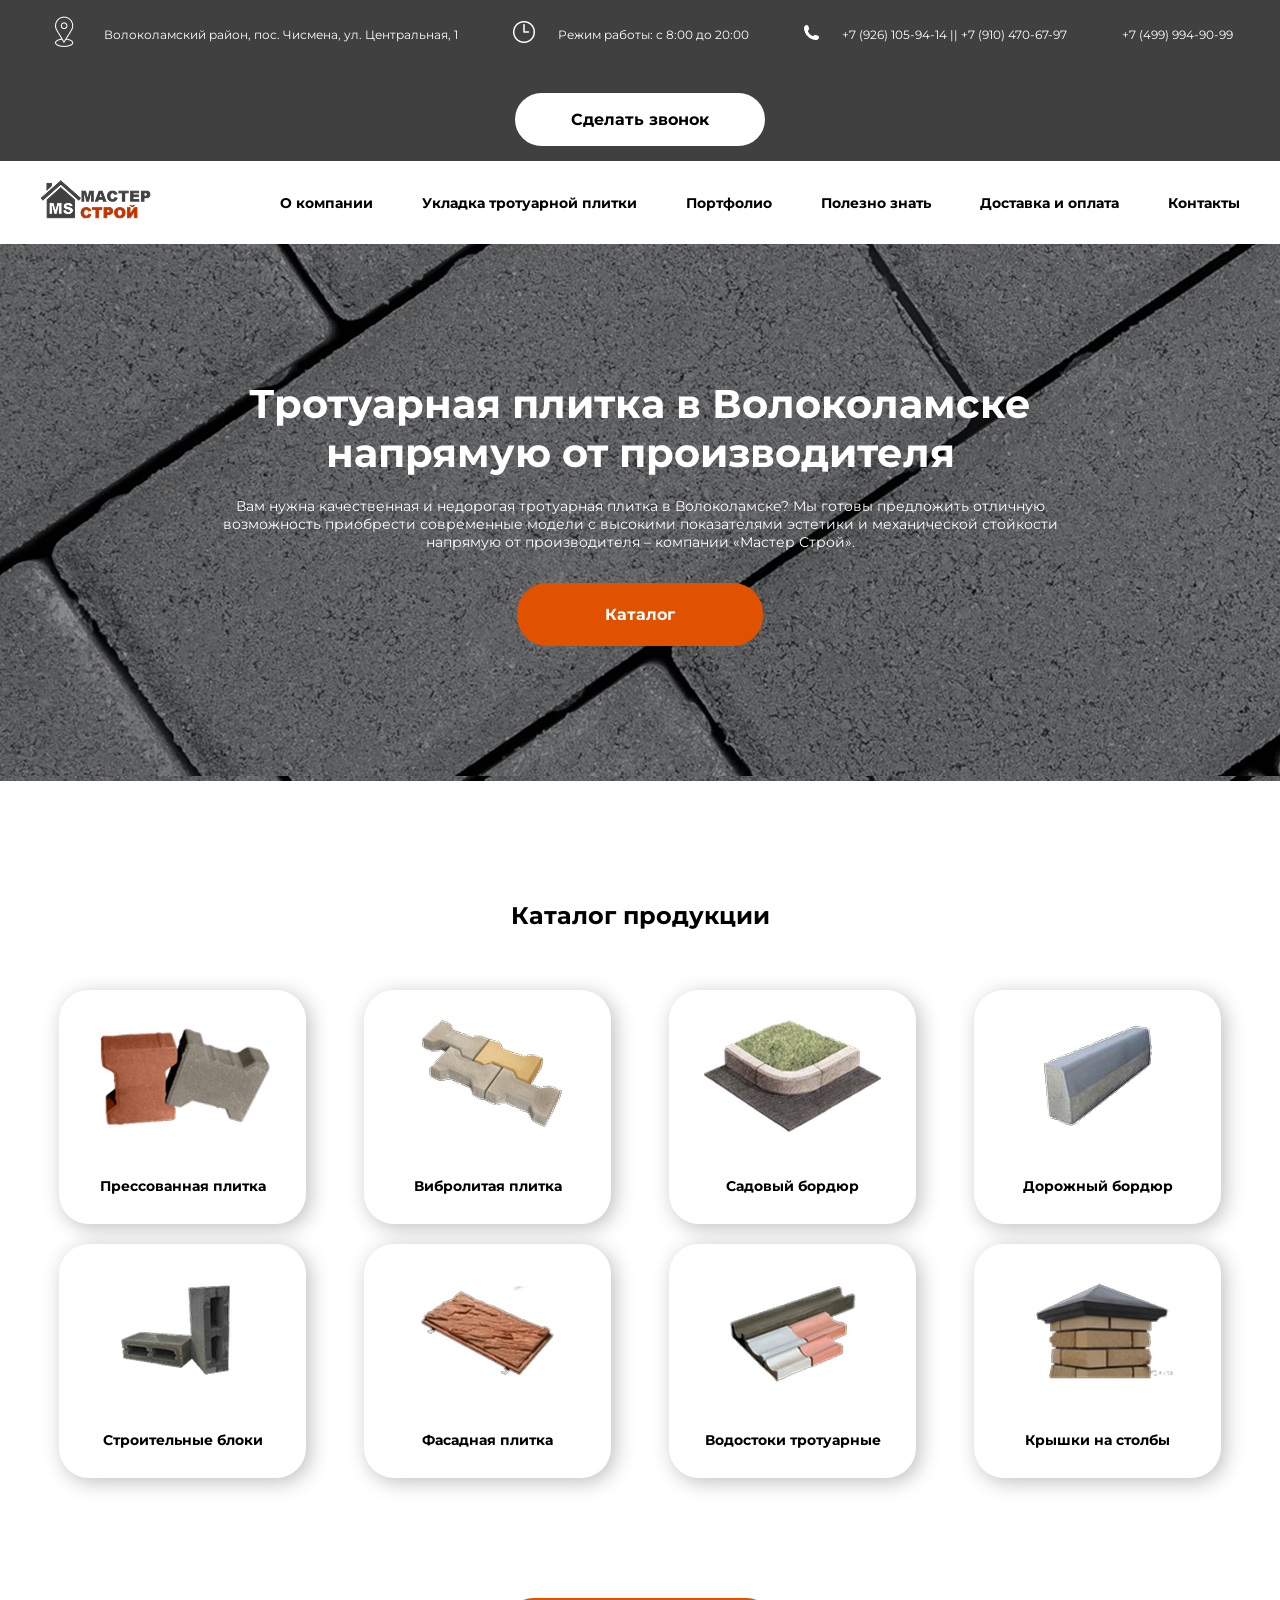
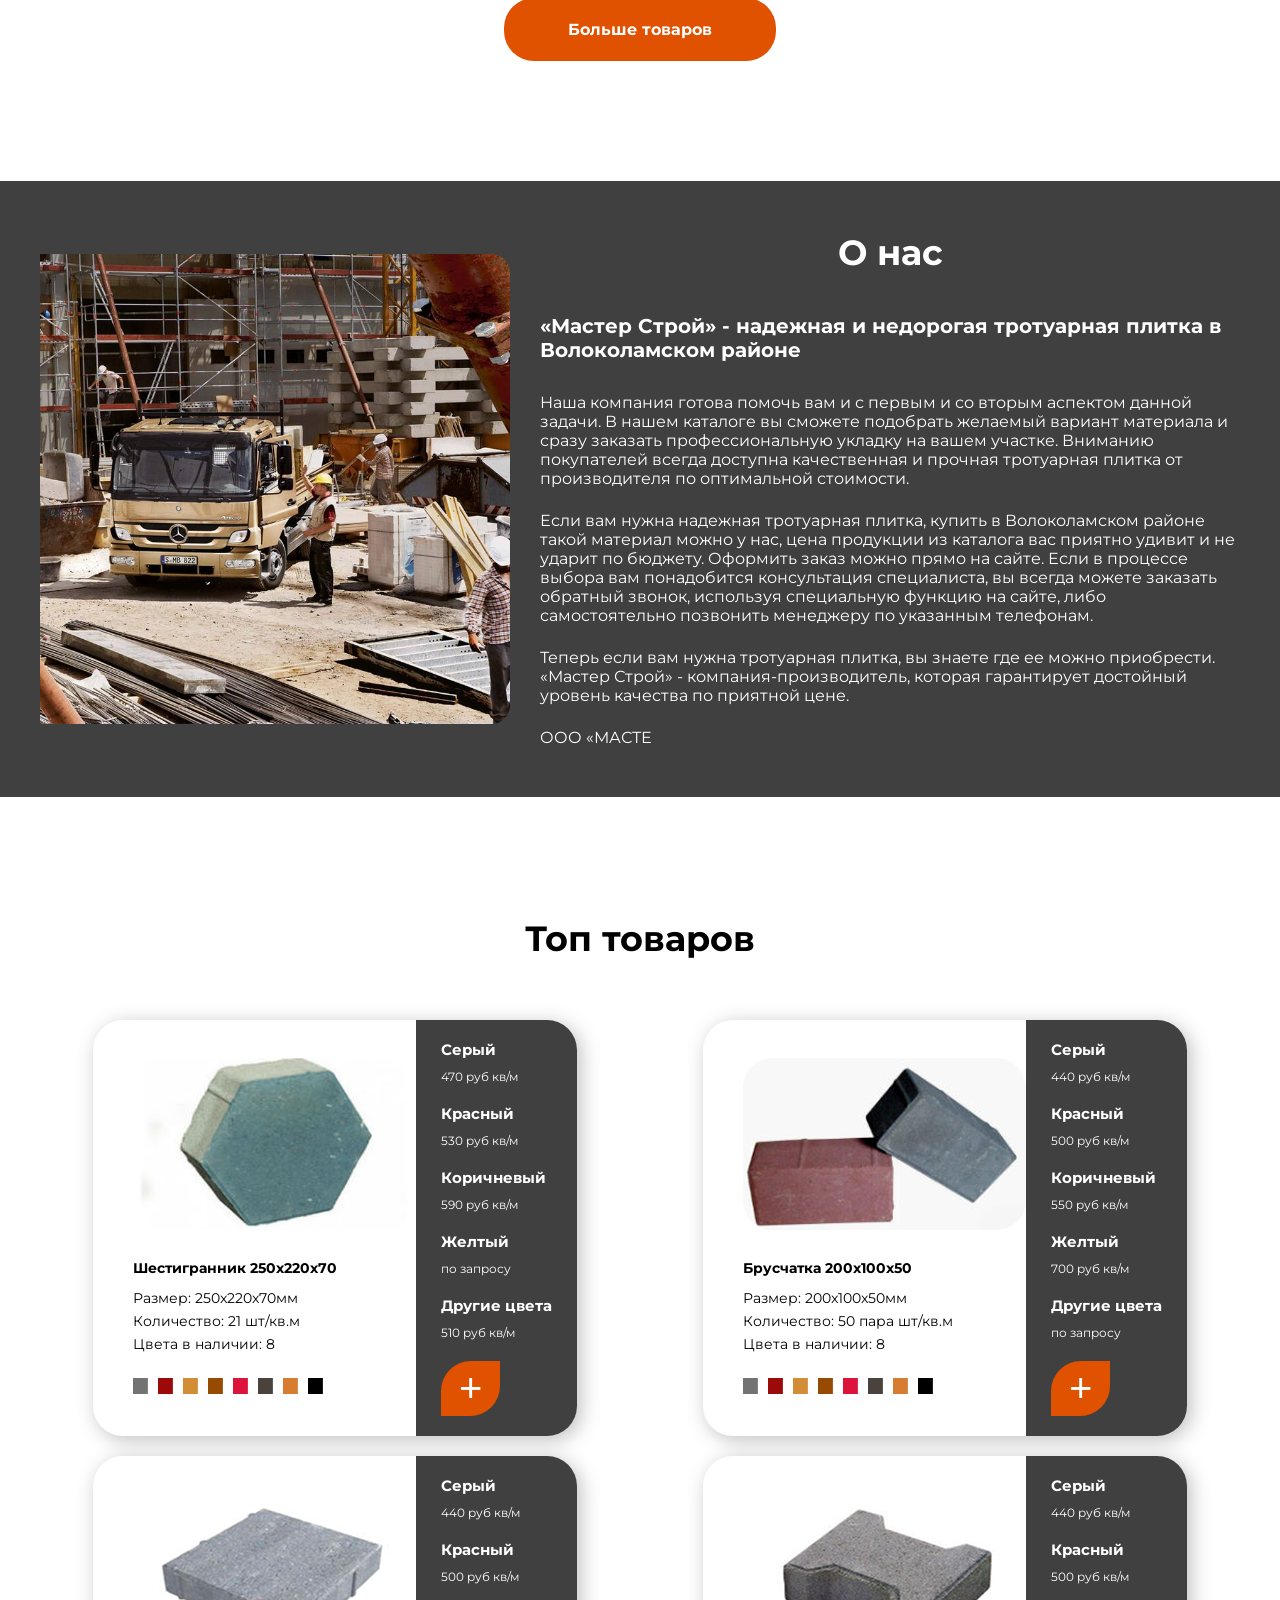
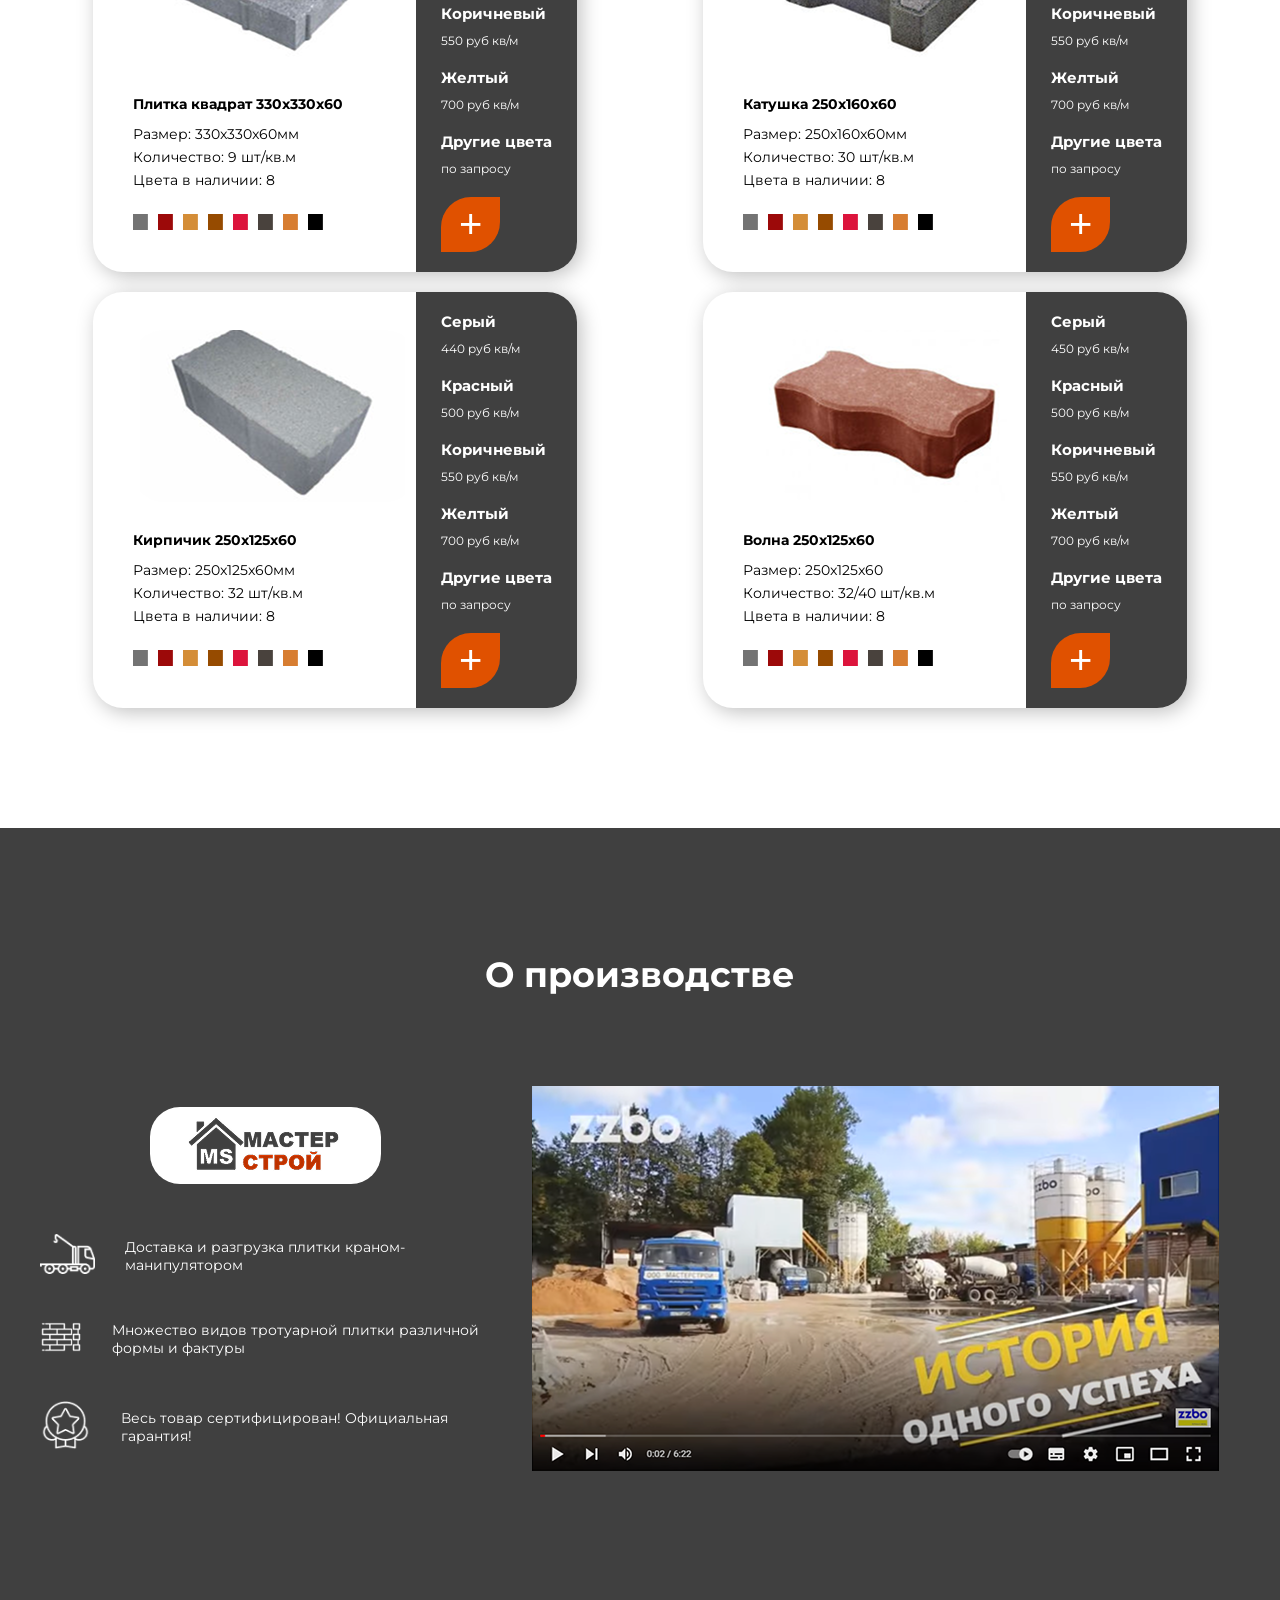
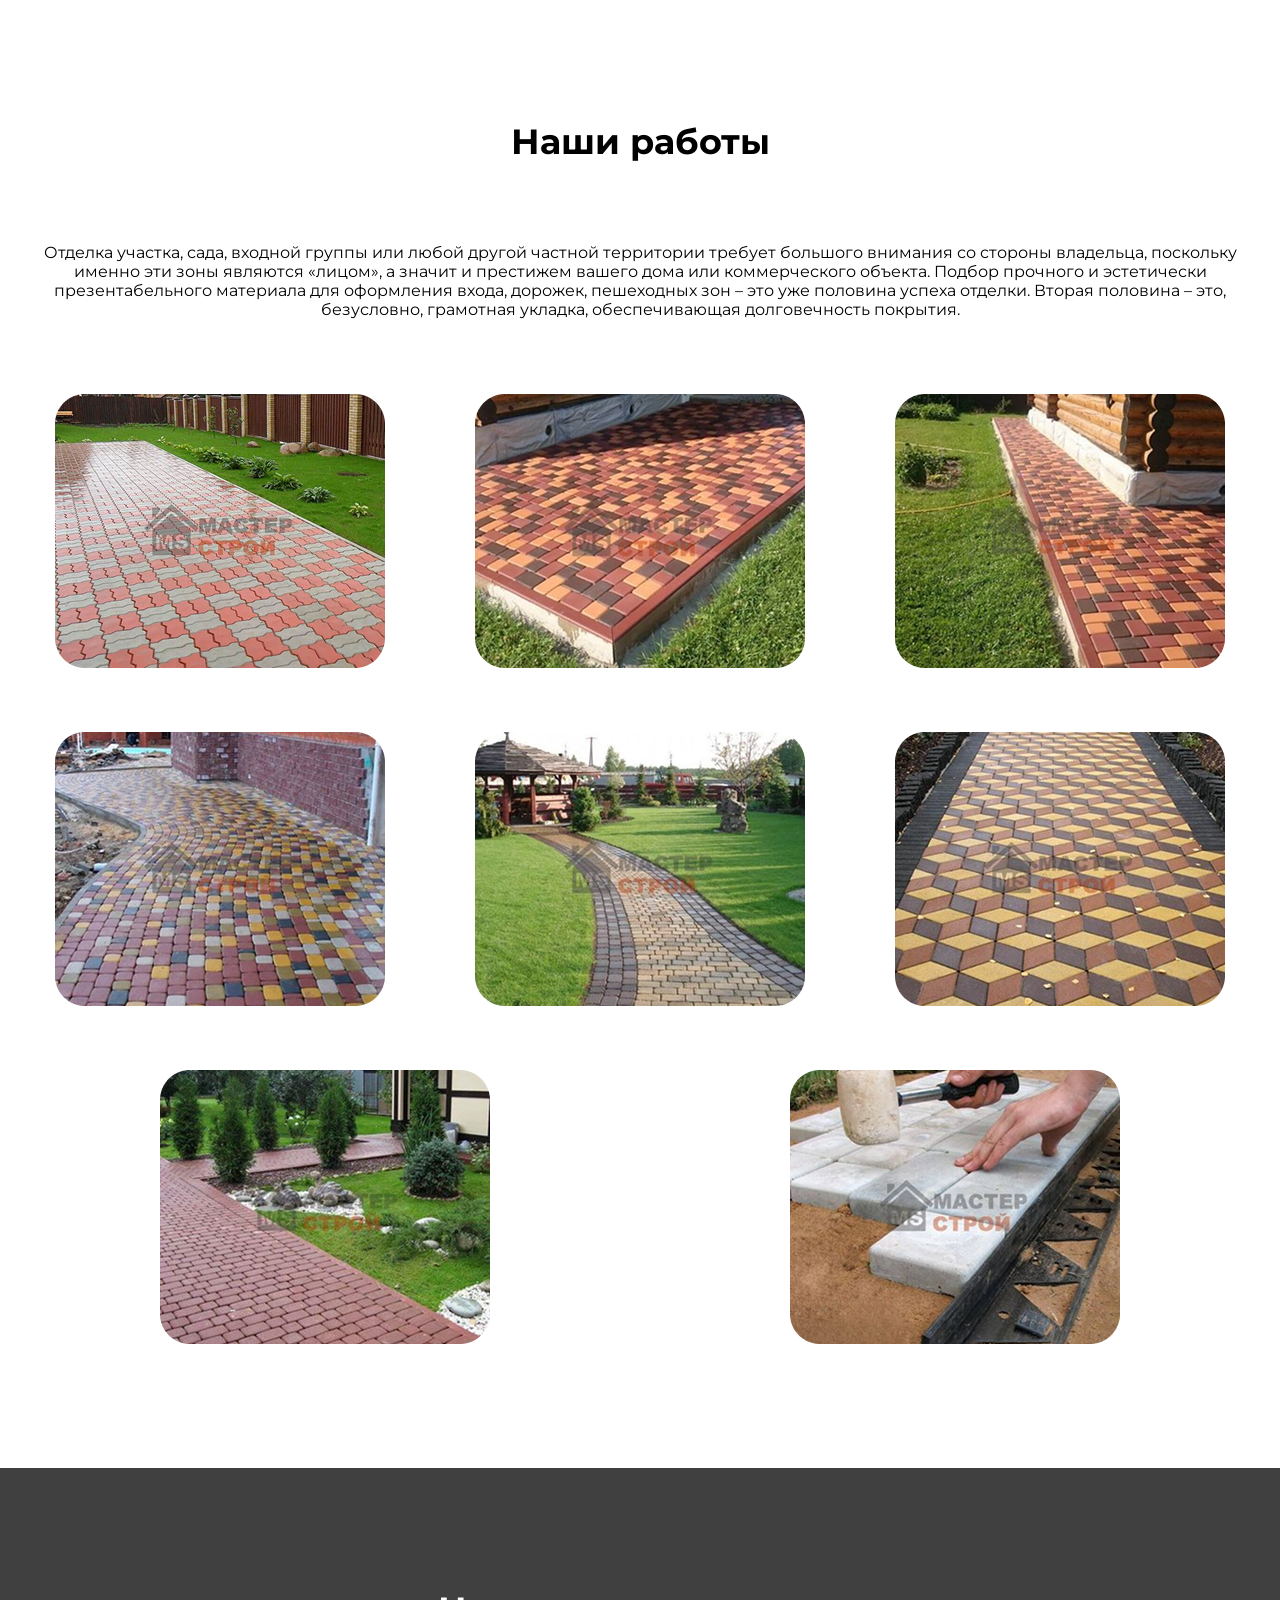
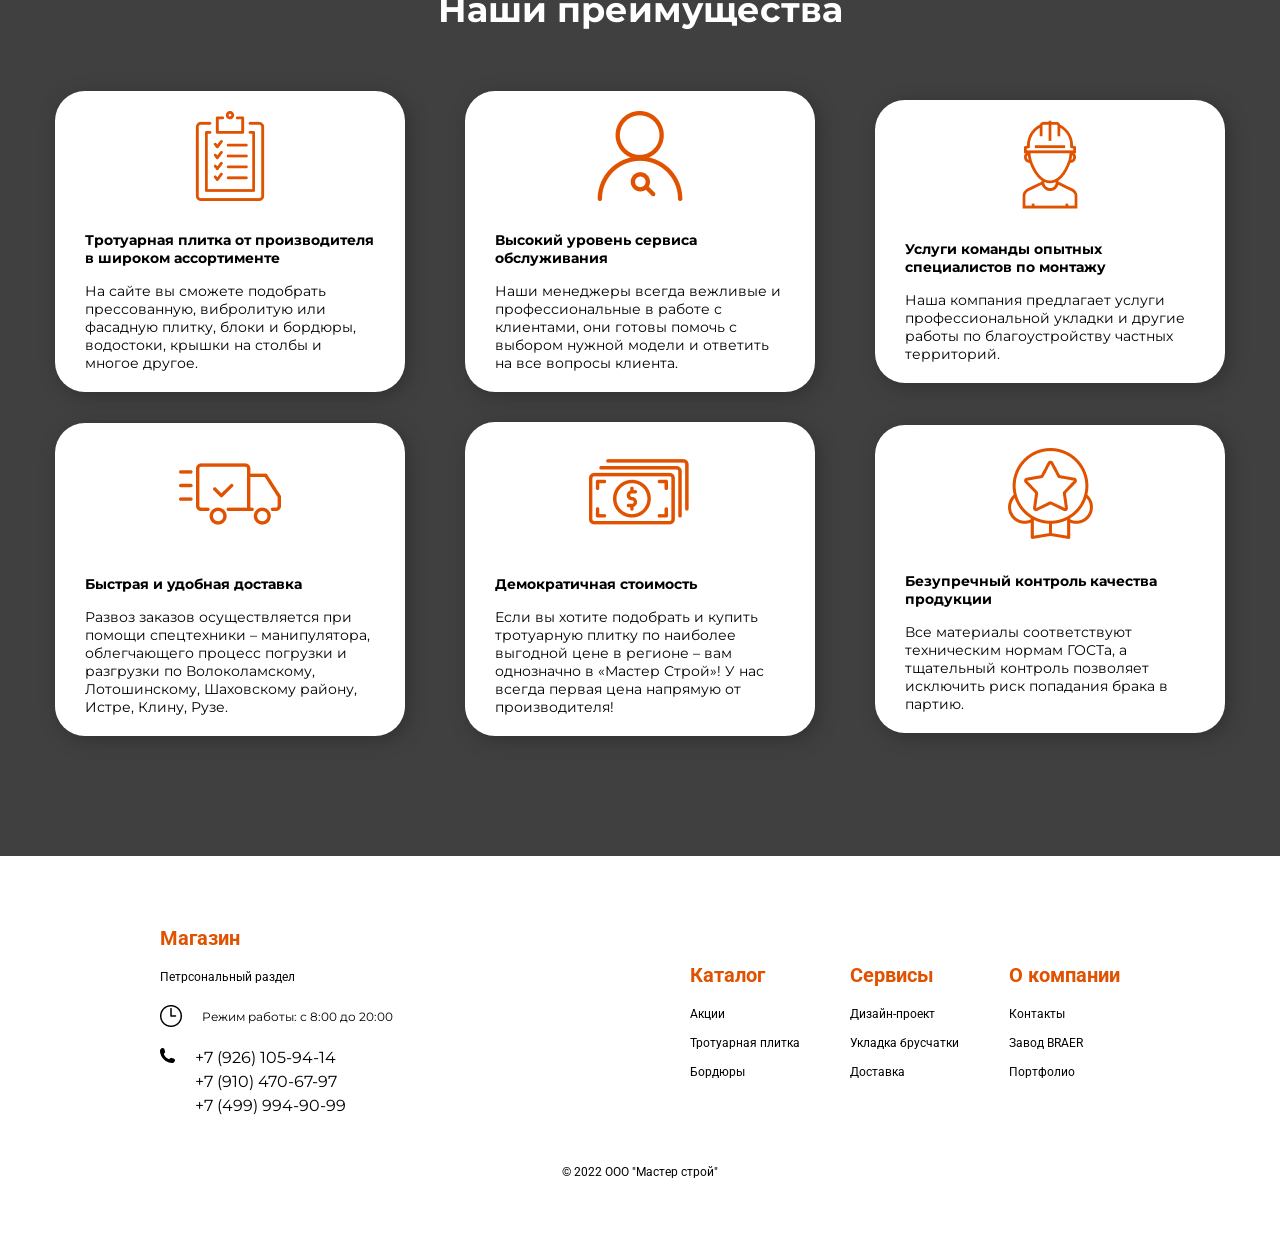
==== index.html @ 55f29bce "first stage" ====
<!DOCTYPE html>
<html lang="ru">
<head>
    <meta charset="UTF-8">
    <meta name="viewport" content="width=device-width, initial-scale=1.0">
    <link href='https://unpkg.com/boxicons@2.1.4/css/boxicons.min.css' rel='stylesheet'>
    <link rel="stylesheet" href="./css/variables.css">
    <link rel="stylesheet" href="./css/style.css">
    <link rel="stylesheet" href="./css/media.css">
    <title>Мастер строй</title>
</head>
<body>
    <header>
        <div class="header__navbar">
            <div class="container">
                <nav class="navbar__adaptiv">
                    <div class="nav__item-1">
                        <div class="nav__item-1-left">
                            <img src="./img/3586361-location-map-navigation-pointer_107948 1 (1).png" alt="Map Logo">
                        </div>
                        <div class="nav__item-1-right">
                            <p>Волоколамский район, пос. Чисмена, ул. Центральная, 1</p>
                        </div>
                    </div>
                    <div class="nav__item-1">
                        <div class="nav__item-1-left">
                            <img src="./img/clock_icon-icons.com_64800 1.png" alt="Clock">
                        </div>
                        <div class="nav__item-1-right">
                            <p>Режим работы: с 8:00 до 20:00</p>
                        </div>  
                    </div>
                    <div class="nav__item-1">
                        <div class="nav__item-1-left">
                            <img src="./img/phone-call-auricular-symbol-in-black_icon-icons.com_56483 1.png" alt="Phone calling">
                        </div>
                        <div class="nav__item-1-right">
                            <p>+7 (926) 105-94-14 || +7 (910) 470-67-97</p>
                        </div>
                    </div>
                    <div class="nav__item-2">
                        <p>+7 (499) 994-90-99</p>
                    </div>
                    <div class="nav__item-3">
                        <button>Сделать звонок</button>
                    </div>
                </nav>
            </div>
        </div>
        <div class="header__navbar-down">
            <div class="container">
                <div class="nav__under">
                    <div class="nav__under-left">
                        <img src="./img/Rectangle 2.png" alt="">
                    </div>
                    <button class="open" id="open"><i class="bx bx-menu" id="heelo"></i></button>
                    <div class="nav__under-right">
                        <a href="#" class="nav__under-right-p">О компании</a>
                        <a href="#" class="nav__under-right-p">Укладка тротуарной плитки</a>
                        <a href="#" class="nav__under-right-p">Портфолио</a>
                        <a href="#" class="nav__under-right-p">Полезно знать</a>
                        <a href="#" class="nav__under-right-p">Доставка и оплата</a>
                        <a href="#" class="nav__under-right-p">Контакты</a>
                        <button class="close" id="close"><i class="bx bx-x" id="helo"></i></button>
                    </div>
                </div>
            </div>
        </div>
        <div class="header__content">
            <div class="container">
                <div class="header_content-hero">
                    <div class="header_content-hero-main">
                        <h2>Тротуарная плитка в Волоколамске напрямую от производителя</h2>
                        <p>Вам нужна качественная и недорогая тротуарная плитка в Волоколамске? Мы готовы предложить отличную возможность приобрести современные модели с высокими показателями эстетики и механической стойкости напрямую от производителя – компании «Мастер Строй».</p>
                    </div>
                    <div class="header_content-hero-footer">
                        <button>Каталог</button>
                    </div>
                </div>
            </div>
        </div>
    </header>
    <main>
        <div class="catalog">
            <div class="container">
                <div class="catalog__hero">
                    <div class="catalog__head">
                        <h2>Каталог продукции</h2>
                    </div>
                    <div class="catalog_main">
                        <div class="catalog_main-card">
                            <img src="./img/Rectangle 20.png" alt="blocks">
                            <h2>Прессованная плитка</h2>                            
                        </div>
                        <div class="catalog_main-card">
                            <img src="./img/Rectangle 21.png" alt="blocks">
                            <h2>Вибролитая плитка</h2>                            
                        </div>
                         <div class="catalog_main-card">
                            <img src="./img/Rectangle 22.png" alt="blocks">
                            <h2>Садовый бордюр</h2>                            
                        </div>
                         <div class="catalog_main-card">
                            <img src="./img/Rectangle 23.png" alt="blocks">
                            <h2>Дорожный бордюр</h2>                            
                        </div>
                         <div class="catalog_main-card">
                            <img src="./img/Rectangle 28.png" alt="blocks">
                            <h2>Строительные блоки</h2>                            
                        </div>
                         <div class="catalog_main-card">
                            <img src="./img/Rectangle 29.png" alt="blocks">
                            <h2>Фасадная плитка</h2>                            
                        </div>
                         <div class="catalog_main-card">
                            <img src="./img/Rectangle 30.png" alt="blocks">
                            <h2>Водостоки тротуарные</h2>                            
                        </div>
                         <div class="catalog_main-card">
                            <img src="./img/Rectangle 31.png" alt="blocks">
                            <h2>Крышки на столбы</h2>                            
                        </div>
                    </div>
                    <div class="catalog__main-more">
                        <div class="catalog__main-more-card">
                            <div class="catalog__main-more-card-head">
                                <img src="./img/1.jpg" alt="Кирпич облицовочный">
                            </div>
                            <div class="catalog__main-more-card-main">
                                <p>Кирпич облицовочный</p>
                            </div>
                        </div>
                        <div class="catalog__main-more-card">
                            <div class="catalog__main-more-card-head">
                                <img src="./img/2.webp" alt="Кирпич силикатный">
                            </div>
                            <div class="catalog__main-more-card-main">
                                <p>Кирпич силикатный</p>
                            </div>
                        </div>
                        <div class="catalog__main-more-card">
                            <div class="catalog__main-more-card-head">
                                <img src="./img/3.webp" alt="Цемент М400">
                            </div>
                            <div class="catalog__main-more-card-main">
                                <p>Цемент М400</p>
                            </div>
                        </div>
                        <div class="catalog__main-more-card">
                            <div class="catalog__main-more-card-head">
                                <img src="./img/4.jpg" alt="Цемент М500">
                            </div>
                            <div class="catalog__main-more-card-main">
                                <p>Цемент М500</p>
                            </div>
                        </div>
                        <div class="catalog__main-more-card">
                            <div class="catalog__main-more-card-head">
                                <img src="./img/5.jpg" alt="Песок строительный">
                            </div>
                            <div class="catalog__main-more-card-main">
                                <p>Песок строительный</p>
                            </div>
                        </div>
                        <div class="catalog__main-more-card">
                            <div class="catalog__main-more-card-head">
                                <img src="./img/6.webp" alt="Щебень гранитный">
                            </div>
                            <div class="catalog__main-more-card-main">
                                <p>Щебень гранитный</p>
                            </div>
                        </div>
                        <div class="catalog__main-more-card">
                            <div class="catalog__main-more-card-head">
                                <img src="./img/7.jpg" alt="Гипс строительный">
                            </div>
                            <div class="catalog__main-more-card-main">
                                <p>Гипс строительный</p>
                            </div>
                        </div>
                        <div class="catalog__main-more-card">
                            <div class="catalog__main-more-card-head">
                                <img src="./img/8.webp" alt="Шпаклёвка финишная">
                            </div>
                            <div class="catalog__main-more-card-main">
                                <p>Шпаклёвка финишная</p>
                            </div>
                        </div>
                        <div class="catalog__main-more-card">
                            <div class="catalog__main-more-card-head">
                                <img src="./img/9.jpg" alt="Штукатурка декоративная">
                            </div>
                            <div class="catalog__main-more-card-main">
                                <p>Штукатурка декоративная</p>
                            </div>
                        </div>
                        <div class="catalog__main-more-card">
                            <div class="catalog__main-more-card-head">
                                <img src="./img/10.png" alt="Клей для плитки">
                            </div>
                            <div class="catalog__main-more-card-main">
                                <p>Клей для плитки</p>
                            </div>
                        </div>
                        <div class="catalog__main-more-card">
                            <div class="catalog__main-more-card-head">
                                <img src="./img/11.jpg" alt="Клей монтажный">
                            </div>
                            <div class="catalog__main-more-card-main">
                                <p>Клей монтажный</p>
                            </div>
                        </div>
                        <div class="catalog__main-more-card">
                            <div class="catalog__main-more-card-head">
                                <img src="./img/12.jpg" alt="Грунтовка глубокого проникновения">
                            </div>
                            <div class="catalog__main-more-card-main">
                                <p>Грунтовка глубокого проникновения</p>
                            </div>
                        </div>
                        <div class="catalog__main-more-card">
                            <div class="catalog__main-more-card-head">
                                <img src="./img/13.jpg" alt="Краска фасадная">
                            </div>
                            <div class="catalog__main-more-card-main">
                                <p>Краска фасадная</p>
                            </div>
                        </div>
                        <div class="catalog__main-more-card">
                            <div class="catalog__main-more-card-head">
                                <img src="./img/14.jpg" alt="Краска интерьерная">
                            </div>
                            <div class="catalog__main-more-card-main">
                                <p>Краска интерьерная</p>
                            </div>
                        </div>
                        <div class="catalog__main-more-card">
                            <div class="catalog__main-more-card-head">
                                <img src="./img/15.jpg" alt="Ламинат">
                            </div>
                            <div class="catalog__main-more-card-main">
                                <p>Ламинат</p>
                            </div>
                        </div>
                        <div class="catalog__main-more-card">
                            <div class="catalog__main-more-card-head">
                                <img src="./img/16.webp" alt="Линолеум">
                            </div>
                            <div class="catalog__main-more-card-main">
                                <p>Линолеум</p>
                            </div>
                        </div>
                        <div class="catalog__main-more-card">
                            <div class="catalog__main-more-card-head">
                                <img src="./img/17.jpg" alt="Плинтус напольный">
                            </div>
                            <div class="catalog__main-more-card-main">
                                <p>Плинтус напольный</p>
                            </div>
                        </div>
                        <div class="catalog__main-more-card">
                            <div class="catalog__main-more-card-head">
                                <img src="./img/18.webp" alt="Гипсокартон">
                            </div>
                            <div class="catalog__main-more-card-main">
                                <p>Гипсокартон</p>
                            </div>
                        </div>
                        <div class="catalog__main-more-card">
                            <div class="catalog__main-more-card-head">
                                <img src="./img/19.jpg" alt="Профиль металлический">
                            </div>
                            <div class="catalog__main-more-card-main">
                                <p>Профиль металлический</p>
                            </div>
                        </div>
                        <div class="catalog__main-more-card">
                            <div class="catalog__main-more-card-head">
                                <img src="./img/20.webp" alt="Утеплитель минеральная вата">
                            </div>
                            <div class="catalog__main-more-card-main">
                                <p>Утеплитель минеральная вата</p>
                            </div>
                        </div>
                    </div>
                    <div class="catalog__foot">
                        <a href="#a" class="catalog" id="catalog">Больше товаров</a>
                        <a href="#catalog" class="cataloj" id="cataloj">Больше товаров</a>
                    </div>
                </div>
            </div>
        </div>
        <div class="about__us">
            <div class="container">
                <div class="about__us-hero">
                    <div class="about__us-left">
                        <img src="./img/Rectangle 45.png" alt="Building proccess">
                    </div>
                    <div class="about__us-right">
                        <div class="about__us-right-head">
                            <h2>О нас</h2>
                        </div>
                        <div class="about__us-right-main">
                            <div class="about__us-right-main-top">
                                <h2>«Мастер Строй» - надежная и недорогая тротуарная плитка в Волоколамском районе</h2>
                            </div>
                            <div class="about__us-right-main-main">
                                <p>Наша компания готова помочь вам и с первым и со вторым аспектом данной задачи. В нашем каталоге вы сможете подобрать желаемый вариант материала и сразу заказать профессиональную укладку на вашем участке. Вниманию покупателей всегда доступна качественная и прочная тротуарная плитка от производителя по оптимальной стоимости.</p>
                                <p>Если вам нужна надежная тротуарная плитка, купить  в Волоколамском районе такой материал можно у нас, цена продукции из каталога вас приятно удивит и не ударит по бюджету. Оформить заказ можно прямо на сайте. Если в процессе выбора вам понадобится консультация специалиста, вы всегда можете заказать обратный звонок, используя специальную функцию на сайте, либо самостоятельно позвонить менеджеру по указанным телефонам.</p>
                                <p>Теперь если вам нужна тротуарная плитка, вы знаете где ее можно приобрести. «Мастер Строй» - компания-производитель, которая гарантирует достойный уровень качества по приятной цене.</p>
                                <p>ООО «МАСТЕ</p>
                            </div>
                        </div>
                    </div>
                </div>
            </div>
        </div>
        <div class="peak">
            <div class="container">
                <div class="peak__hero">
                    <div class="peak__hero-head">
                        <h2>Топ товаров</h2>
                    </div>
                    <div class="peak__cards">
                        <div class="peak__card">
                            <div class="peak__card-left">
                                <div class="peak__card-left-head">
                                    <img src="./img/Rectangle 56.png" alt="Шестиграник">
                                </div>
                                <div class="peak__card-left-main">
                                    <div class="peak__card-left-main-top">
                                        <h3>Шестигранник 250x220x70</h3>
                                    </div>
                                    <div class="peak__card-left-main-foot">
                                        <p>Размер: 250x220x70мм</p>
                                        <p>Количество: 21 шт/кв.м</p>
                                        <p>Цвета в наличии: 8</p>
                                    </div>
                                </div>
                                <div class="peak__card-left-foot">
                                    <a href="#a" class="color-1"><img src="./img/Rectangle 64.png" alt="grey"></a>
                                    <a href="#a" class="color-2"><img src="./img/Rectangle 65.png" alt="red-black"></a>
                                    <a href="#a" class="color-3"><img src="./img/Rectangle 66.png" alt="orange-yellow"></a>
                                    <a href="#a" class="color-4"><img src="./img/Rectangle 67.png" alt="brown"></a>
                                    <a href="#a" class="color-5"><img src="./img/Rectangle 68.png" alt="red"></a>
                                    <a href="#a" class="color-6"><img src="./img/Rectangle 69.png" alt="road-color"></a>
                                    <a href="#a" class="color-7"><img src="./img/Rectangle 70.png" alt="white-brown"></a>
                                    <a href="#a" class="color-8"><img src="./img/Rectangle 71.png" alt="black"></a>
                                </div>
                            </div>
                            <div class="peak__card-right">
                                <div class="peak__card-right-main">
                                    <div class="peak__card-right-main-block">
                                         <h3>Серый</h3> 
                                         <p>470 руб кв/м</p>                                      
                                    </div>
                                    <div class="peak__card-right-main-block">
                                        <h3>Красный</h3> 
                                         <p>530 руб кв/м</p>                                      
                                    </div>
                                    <div class="peak__card-right-main-block">
                                        <h3>Коричневый</h3> 
                                         <p>590 руб кв/м</p>                                      
                                    </div>
                                    <div class="peak__card-right-main-block">
                                        <h3>Желтый</h3> 
                                         <p>по запросу</p>                                      
                                    </div>
                                    <div class="peak__card-right-main-block">
                                        <h3>Другие цвета</h3> 
                                         <p>510 руб кв/м</p>                                      
                                    </div>
                                </div>
                                <div class="peak__card-right-foot">
                                    <p class="counter">0</p>
                                    <button class="order">+</button>
                                </div>
                            </div>
                        </div>
                        <div class="peak__card">
                            <div class="peak__card-left">
                                <div class="peak__card-left-head">
                                    <img src="./img/bucket1.png" alt="Шестиграник">
                                </div>
                                <div class="peak__card-left-main">
                                    <div class="peak__card-left-main-top">
                                        <h3>Брусчатка 200x100x50</h3>
                                    </div>
                                    <div class="peak__card-left-main-foot">
                                        <p>Размер: 200x100x50мм</p>
                                        <p>Количество: 50 пара шт/кв.м</p>
                                        <p>Цвета в наличии: 8</p>
                                    </div>
                                </div>
                                <div class="peak__card-left-foot">
                                    <a href="#a"><img src="./img/Rectangle 64.png" alt="grey"></a>
                                    <a href="#a"><img src="./img/Rectangle 65.png" alt="red-black"></a>
                                    <a href="#a"><img src="./img/Rectangle 66.png" alt="orange-yellow"></a>
                                    <a href="#a"><img src="./img/Rectangle 67.png" alt="brown"></a>
                                    <a href="#a"><img src="./img/Rectangle 68.png" alt="red"></a>
                                    <a href="#a"><img src="./img/Rectangle 69.png" alt="road-color"></a>
                                    <a href="#a"><img src="./img/Rectangle 70.png" alt="white-brown"></a>
                                    <a href="#a"><img src="./img/Rectangle 71.png" alt="black"></a>
                                </div>
                            </div>
                            <div class="peak__card-right">
                                <div class="peak__card-right-main">
                                    <div class="peak__card-right-main-block">
                                         <h3>Серый</h3> 
                                         <p>440 руб кв/м</p>                                      
                                    </div>
                                    <div class="peak__card-right-main-block">
                                        <h3>Красный</h3> 
                                         <p>500 руб кв/м</p>                                      
                                    </div>
                                    <div class="peak__card-right-main-block">
                                        <h3>Коричневый</h3> 
                                         <p>550 руб кв/м</p>                                      
                                    </div>
                                    <div class="peak__card-right-main-block">
                                        <h3>Желтый</h3> 
                                         <p>700 руб кв/м</p>                                      
                                    </div>
                                    <div class="peak__card-right-main-block">
                                        <h3>Другие цвета</h3> 
                                         <p>по запросу</p>                                      
                                    </div>
                                </div>
                                <div class="peak__card-right-foot">
                                    <p class="counter">0</p>
                                    <button class="order">+</button>
                                </div>
                            </div>
                        </div>
                        <div class="peak__card">
                            <div class="peak__card-left">
                                <div class="peak__card-left-head">
                                    <img src="./img/plitka.png" alt="Плитка">
                                </div>
                                <div class="peak__card-left-main">
                                    <div class="peak__card-left-main-top">
                                        <h3>Плитка квадрат 330x330x60</h3>
                                    </div>
                                    <div class="peak__card-left-main-foot">
                                        <p>Размер: 330x330x60мм</p>
                                        <p>Количество: 9 шт/кв.м</p>
                                        <p>Цвета в наличии: 8</p>
                                    </div>
                                </div>
                                <div class="peak__card-left-foot">
                                    <a href="#a"><img src="./img/Rectangle 64.png" alt="grey"></a>
                                    <a href="#a"><img src="./img/Rectangle 65.png" alt="red-black"></a>
                                    <a href="#a"><img src="./img/Rectangle 66.png" alt="orange-yellow"></a>
                                    <a href="#a"><img src="./img/Rectangle 67.png" alt="brown"></a>
                                    <a href="#a"><img src="./img/Rectangle 68.png" alt="red"></a>
                                    <a href="#a"><img src="./img/Rectangle 69.png" alt="road-color"></a>
                                    <a href="#a"><img src="./img/Rectangle 70.png" alt="white-brown"></a>
                                    <a href="#a"><img src="./img/Rectangle 71.png" alt="black"></a>
                                </div>
                            </div>
                            <div class="peak__card-right">
                                <div class="peak__card-right-main">
                                    <div class="peak__card-right-main-block">
                                         <h3>Серый</h3> 
                                         <p>440 руб кв/м</p>                                      
                                    </div>
                                    <div class="peak__card-right-main-block">
                                        <h3>Красный</h3> 
                                         <p>500 руб кв/м</p>                                      
                                    </div>
                                    <div class="peak__card-right-main-block">
                                        <h3>Коричневый</h3> 
                                         <p>550 руб кв/м</p>                                      
                                    </div>
                                    <div class="peak__card-right-main-block">
                                        <h3>Желтый</h3> 
                                         <p>700 руб кв/м</p>                                      
                                    </div>
                                    <div class="peak__card-right-main-block">
                                        <h3>Другие цвета</h3> 
                                         <p>по запросу</p>                                      
                                    </div>
                                </div>
                                <div class="peak__card-right-foot">
                                    <p class="counter">0</p>
                                    <button class="order">+</button>
                                </div>
                            </div>
                        </div>
                        <div class="peak__card">
                            <div class="peak__card-left">
                                <div class="peak__card-left-head">
                                    <img src="./img/katushka'.png" alt="Катушка">
                                </div>
                                <div class="peak__card-left-main">
                                    <div class="peak__card-left-main-top">
                                        <h3>Катушка 250x160x60</h3>
                                    </div>
                                    <div class="peak__card-left-main-foot">
                                        <p>Размер: 250x160x60мм</p>
                                        <p>Количество: 30 шт/кв.м</p>
                                        <p>Цвета в наличии: 8</p>
                                    </div>
                                </div>
                                <div class="peak__card-left-foot">
                                    <a href="#a"><img src="./img/Rectangle 64.png" alt="grey"></a>
                                    <a href="#a"><img src="./img/Rectangle 65.png" alt="red-black"></a>
                                    <a href="#a"><img src="./img/Rectangle 66.png" alt="orange-yellow"></a>
                                    <a href="#a"><img src="./img/Rectangle 67.png" alt="brown"></a>
                                    <a href="#a"><img src="./img/Rectangle 68.png" alt="red"></a>
                                    <a href="#a"><img src="./img/Rectangle 69.png" alt="road-color"></a>
                                    <a href="#a"><img src="./img/Rectangle 70.png" alt="white-brown"></a>
                                    <a href="#a"><img src="./img/Rectangle 71.png" alt="black"></a>
                                </div>
                            </div>
                            <div class="peak__card-right">
                                <div class="peak__card-right-main">
                                    <div class="peak__card-right-main-block">
                                         <h3>Серый</h3> 
                                         <p>440 руб кв/м</p>                                      
                                    </div>
                                    <div class="peak__card-right-main-block">
                                        <h3>Красный</h3> 
                                         <p>500 руб кв/м</p>                                      
                                    </div>
                                    <div class="peak__card-right-main-block">
                                        <h3>Коричневый</h3> 
                                         <p>550 руб кв/м</p>                                      
                                    </div>
                                    <div class="peak__card-right-main-block">
                                        <h3>Желтый</h3> 
                                        <p>700 руб кв/м</p>                                      
                                    </div>
                                    <div class="peak__card-right-main-block">
                                        <h3>Другие цвета</h3> 
                                         <p>по запросу</p>                                      
                                    </div>
                                </div>
                                <div class="peak__card-right-foot">
                                    <p class="counter">0</p>
                                    <button class="order">+</button>
                                </div>
                            </div>
                        </div>
                        <div class="peak__card">
                            <div class="peak__card-left">
                                <div class="peak__card-left-head">
                                    <img src="./img/kirpichik.png" alt="Кирпичик">
                                </div>
                                <div class="peak__card-left-main">
                                    <div class="peak__card-left-main-top">
                                        <h3>Кирпичик 250x125x60</h3>
                                    </div>
                                    <div class="peak__card-left-main-foot">
                                        <p>Размер: 250x125x60мм</p>
                                        <p>Количество: 32 шт/кв.м</p>
                                        <p>Цвета в наличии: 8</p>
                                    </div>
                                </div>
                                <div class="peak__card-left-foot">
                                    <a href="#a"><img src="./img/Rectangle 64.png" alt="grey"></a>
                                    <a href="#a"><img src="./img/Rectangle 65.png" alt="red-black"></a>
                                    <a href="#a"><img src="./img/Rectangle 66.png" alt="orange-yellow"></a>
                                    <a href="#a"><img src="./img/Rectangle 67.png" alt="brown"></a>
                                    <a href="#a"><img src="./img/Rectangle 68.png" alt="red"></a>
                                    <a href="#a"><img src="./img/Rectangle 69.png" alt="road-color"></a>
                                    <a href="#a"><img src="./img/Rectangle 70.png" alt="white-brown"></a>
                                    <a href="#a"><img src="./img/Rectangle 71.png" alt="black"></a>
                                </div>
                            </div>
                            <div class="peak__card-right">
                                <div class="peak__card-right-main">
                                    <div class="peak__card-right-main-block">
                                         <h3>Серый</h3> 
                                         <p>440 руб кв/м</p>                                      
                                    </div>
                                    <div class="peak__card-right-main-block">
                                        <h3>Красный</h3> 
                                         <p>500 руб кв/м</p>                                      
                                    </div>
                                    <div class="peak__card-right-main-block">
                                        <h3>Коричневый</h3> 
                                         <p>550 руб кв/м</p>                                      
                                    </div>
                                    <div class="peak__card-right-main-block">
                                        <h3>Желтый</h3> 
                                         <p>700 руб кв/м</p>                                      
                                    </div>
                                    <div class="peak__card-right-main-block">
                                        <h3>Другие цвета</h3> 
                                         <p>по запросу</p>                                      
                                    </div>
                                </div>
                                <div class="peak__card-right-foot">
                                    <p class="counter">0</p>
                                    <button class="order">+</button>
                                </div>
                            </div>
                        </div>
                        <div class="peak__card">
                            <div class="peak__card-left">
                                <div class="peak__card-left-head">
                                    <img src="./img/volona.png" alt="Волна">
                                </div>
                                <div class="peak__card-left-main">
                                    <div class="peak__card-left-main-top">
                                        <h3>Волна 250x125x60</h3>
                                    </div>
                                    <div class="peak__card-left-main-foot">
                                        <p>Размер: 250x125x60</p>
                                        <p>Количество: 32/40 шт/кв.м</p>
                                        <p>Цвета в наличии: 8</p>
                                    </div>
                                </div>
                                <div class="peak__card-left-foot">
                                    <a href="#a"><img src="./img/Rectangle 64.png" alt="grey"></a>
                                    <a href="#a"><img src="./img/Rectangle 65.png" alt="red-black"></a>
                                    <a href="#a"><img src="./img/Rectangle 66.png" alt="orange-yellow"></a>
                                    <a href="#a"><img src="./img/Rectangle 67.png" alt="brown"></a>
                                    <a href="#a"><img src="./img/Rectangle 68.png" alt="red"></a>
                                    <a href="#a"><img src="./img/Rectangle 69.png" alt="road-color"></a>
                                    <a href="#a"><img src="./img/Rectangle 70.png" alt="white-brown"></a>
                                    <a href="#a"><img src="./img/Rectangle 71.png" alt="black"></a>
                                </div>
                            </div>
                            <div class="peak__card-right">
                                <div class="peak__card-right-main">
                                    <div class="peak__card-right-main-block">
                                         <h3>Серый</h3> 
                                         <p>450 руб кв/м</p>                                      
                                    </div>
                                    <div class="peak__card-right-main-block">
                                        <h3>Красный</h3> 
                                         <p>500 руб кв/м</p>                                      
                                    </div>
                                    <div class="peak__card-right-main-block">
                                        <h3>Коричневый</h3> 
                                         <p>550 руб кв/м</p>                                      
                                    </div>
                                    <div class="peak__card-right-main-block">
                                        <h3>Желтый</h3> 
                                         <p>700 руб кв/м</p>                                      
                                    </div>
                                    <div class="peak__card-right-main-block">
                                        <h3>Другие цвета</h3> 
                                         <p>по запросу</p>                                      
                                    </div>
                                </div>
                                <div class="peak__card-right-foot">
                                    <p class="counter">0</p>
                                    <button class="order">+</button>
                                </div>
                            </div>
                        </div>
                    </div>
                </div>
            </div>
        </div>
        <div class="produce">
            <div class="container">
                <div class="produce__hero">
                    <div class="produce__head">
                        <h2>О производстве</h2>
                    </div>
                    <div class="produce__main">
                        <div class="produce__left">
                            <div class="produce__left-head">
                                <img src="./img/icon for produce.png" alt="MS Icon">
                            </div>
                            <div class="produce__left-main">
                                <div class="produce__left-main-block">
                                    <div class="produce__left-main-block-left">
                                        <img src="./img/produce car image.png" alt="truck">
                                    </div>
                                    <div class="produce__left-main-block-right">
                                        <p>Доставка и разгрузка плитки краном-манипулятором</p>
                                    </div>
                                </div>
                                <div class="produce__left-main-block">
                                    <div class="produce__left-main-block-left">
                                        <img src="./img/brick.png" alt="brick">
                                    </div>
                                    <div class="produce__left-main-block-right">
                                        <p>Множество видов тротуарной плитки различной формы и фактуры</p>
                                    </div>
                                </div>
                                <div class="produce__left-main-block">
                                    <div class="produce__left-main-block-left">
                                        <img src="./img/quality award in produce.png" alt="quality award">
                                    </div>
                                    <div class="produce__left-main-block-right">
                                        <p>Весь товар сертифицирован! Официальная гарантия!</p>
                                    </div>
                                </div>
                            </div>
                        </div>
                        <div class="produce__right">
                            <a href="https://www.youtube.com/watch?v=KWRVnsrBT4Q"><img src="./img/produce right.png" alt="Produce right image История достижения успеха"></a>
                        </div>
                    </div>
                </div>
            </div>
        </div>
        <div class="works">
            <div class="container">
                <div class="works__hero">
                    <div class="works__head">
                        <h2>Наши работы</h2>
                        <p>Отделка участка, сада, входной группы или любой другой частной территории требует большого внимания со стороны владельца, поскольку именно эти зоны являются «лицом», а значит и престижем вашего дома или коммерческого объекта. Подбор прочного и эстетически презентабельного материала для оформления входа, дорожек, пешеходных зон – это уже половина успеха отделки. Вторая половина – это, безусловно, грамотная укладка, обеспечивающая долговечность покрытия.</p>
                    </div>
                    <div class="works__main">
                        <a href="#abc"><img src="./img/Плитка 1.png" alt="Плитка 1"></a>
                        <a href="#abc"><img src="./img/Плитка 2.png" alt="Плитка 2"></a>
                        <a href="#abc"><img src="./img/Плитка 3.png" alt="Плитка 3"></a>
                        <a href="#abc"><img src="./img/Плитка 4.png" alt="Плитка 4"></a>
                        <a href="#abc"><img src="./img/Плитка 5.png" alt="Плитка 5"></a>
                        <a href="#abc"><img src="./img/Плитка 6.png" alt="Плитка 6"></a>
                        <a href="#abc"><img src="./img/Плитка 7.png" alt="Плитка 7"></a>
                        <a href="#abc"><img src="./img/Плитка 8.png" alt="Плитка 8"></a>
                    </div>
                </div>
            </div>
        </div>
        <div class="superior">
            <div class="container">
                <div class="superior__hero">
                    <div class="superior__head">
                        <h2>Наши преимущества</h2>
                    </div>
                    <div class="superior__main">
                        <div class="superior__main-card">
                            <div class="superior__main-card-head">
                                <img src="./img/tasks.png" alt="to do list">
                            </div>
                            <div class="superior__main-card-main">
                                <h2>Тротуарная плитка от производителя в широком ассортименте</h2>
                                <p>На сайте вы сможете подобрать прессованную, вибролитую или фасадную плитку, блоки и бордюры, водостоки, крышки на столбы и многое другое.</p>
                            </div>
                        </div>
                        <div class="superior__main-card">
                            <div class="superior__main-card-head">
                                <img src="./img/hiring man.png" alt="hiring man">
                            </div>
                            <div class="superior__main-card-main">
                                <h2>Высокий уровень сервиса обслуживания</h2>
                                <p>Наши менеджеры всегда вежливые и профессиональные в работе с клиентами, они готовы помочь с выбором нужной модели и ответить на все вопросы клиента.</p>
                            </div>
                        </div>
                        <div class="superior__main-card">
                            <div class="superior__main-card-head">
                                <img src="./img/servise.png" alt="servise">
                            </div>
                            <div class="superior__main-card-main">
                                <h2>Услуги команды опытных специалистов по монтажу</h2>
                                <p>Наша компания предлагает услуги профессиональной укладки и другие работы по благоустройству частных территорий.</p>
                            </div>
                        </div>
                        <div class="superior__main-card">
                            <div class="superior__main-card-head">
                                <img src="./img/deliviry.png" alt="deliviry">
                            </div>
                            <div class="superior__main-card-main">
                                <h2>Быстрая и удобная доставка</h2>
                                <p>Развоз заказов осуществляется при помощи спецтехники – манипулятора, облегчающего процесс погрузки и разгрузки по Волоколамскому, Лотошинскому, Шаховскому району, Истре, Клину, Рузе.</p>
                            </div>
                        </div>
                        <div class="superior__main-card">
                            <div class="superior__main-card-head">
                                <img src="./img/cost.png" alt="Money">
                            </div>
                            <div class="superior__main-card-main">
                                <h2>Демократичная стоимость</h2>
                                <p>Если вы хотите подобрать и купить тротуарную плитку по наиболее выгодной цене в регионе – вам однозначно в «Мастер Строй»! У нас всегда первая цена напрямую от производителя!</p>
                            </div>
                        </div>
                        <div class="superior__main-card">
                            <div class="superior__main-card-head">
                                <img src="./img/star.png" alt="Star">
                            </div>
                            <div class="superior__main-card-main">
                                <h2>Безупречный контроль качества продукции</h2>
                                <p>Все материалы соответствуют техническим нормам ГОСТа, а тщательный контроль позволяет исключить риск попадания брака в партию.</p>
                            </div>
                        </div>
                    </div>
                </div>
            </div>
        </div>
    </main>
    <footer>
        <div class="container">
            <div class="footer__hero">
                <div class="footer__left">
                    <div class="footer__left-head">
                        <h2>Магазин</h2>
                        <p>Петрсональный раздел</p>
                    </div>
                    <div class="footer__left-main">
                        <img src="./img/clock.png" alt="clock">
                        <p>Режим работы: с 8:00 до 20:00</p>
                    </div>
                    <div class="footer__left-footer">
                        <div class="footer__left-footer-left">
                            <img src="./img/phonecalling.png" alt="Phonecalling">
                        </div>
                        <div class="footer__left-footer-right">
                            <p>+7 (926) 105-94-14</p>
                            <p>+7 (910) 470-67-97</p>
                            <p>+7 (499) 994-90-99</p>
                        </div>
                    </div>
                </div>
                <div class="footer__right">
                    <div class="footer__right-block">
                        <div class="footer__right-block-head">
                            <h2>Каталог</h2>
                        </div>
                        <div class="footer__right-block-main">
                            <a href="#abc">Акции</a>
                            <a href="#abc">Тротуарная плитка</a>
                            <a href="#abc">Бордюры</a>
                        </div>
                    </div>
                    <div class="footer__right-block">
                        <div class="footer__right-block-head">
                            <h2>Сервисы</h2>
                        </div>
                        <div class="footer__right-block-main">
                            <a href="#abc">Дизайн-проект</a>
                            <a href="#abc">Укладка брусчатки</a>
                            <a href="#abc">Доставка</a>
                        </div>
                    </div>
                    <div class="footer__right-block">
                        <div class="footer__right-block-head">
                            <h2>О компании</h2>
                        </div>
                        <div class="footer__right-block-main">
                            <a href="#abc">Контакты</a>
                            <a href="#abc">Завод BRAER</a>
                            <a href="#abc">Портфолио</a>
                        </div>
                    </div>
                </div>
            </div>
        </div>
        <p class="end">© 2022 ООО "Мастер строй"</p>
    </footer>
    <script src="./js/script.js"></script>
</body>
</html>
---- css/style.css ----
@import url('https://fonts.googleapis.com/css2?family=Comic+Relief:wght@400;700&family=Inter:ital,opsz,wght@0,14..32,100..900;1,14..32,100..900&family=Montserrat:ital,wght@0,100..900;1,100..900&family=Roboto:ital,wght@0,100..900;1,100..900&display=swap');
h1,h2,h3,h4,h5,h6{padding: 0px !important;}*, *::before, *::after{box-sizing: border-box;margin: 0;padding: 0;}html,body{height: 100%;transition: 0.3 ease;}body{font-family: 'Montserrat';transition: 0.3s ease;}a{text-decoration: none;}button{border: none;background: none;cursor: pointer;}img{max-width: 100%;height: auto;object-fit: cover;}.container{max-width: 1400px;width: 100%;padding: 0 40px;margin: 0 auto;height: 100%;}
.header__navbar{
    background: #404040;
    display: flex;
    flex-direction: column;
    justify-content: center;
    align-items: center;
    margin: 0 auto;
}
nav{
    padding: 15px 0;
    display: flex;
    gap: 40px;
    flex-wrap: wrap;
    justify-content: center;
    align-items: center;
    text-align: center;
}
.nav__item-1{
    display: flex;
    gap: 23px;
    align-items: center;
    margin: 0 auto;
}
.nav__item-1-right p{
    font-weight: 400;
    font-size: 12px;
    color: #FFFFFF;
}
.nav__item-2{
    display: flex;
    align-items: center;
    margin: 0 auto;
}
.nav__item-2 p{
    font-weight: 400;
    font-size: 12px;
    color: #FFFFFF;
}
.nav__item-3{
    margin: 0 auto;
}
.nav__item-3 button{
    background: #FFFFFF;
    border-radius: 30px;
    font-family: 'Montserrat';
    font-weight: 700;
    font-size: 16px;
    color: #000000;
    padding: 15px 54px;
    border: 2px solid transparent;
    transition: .3s ease;
}
.nav__item-3 button:hover{
    background: transparent;
    border: 2px solid white;
    color: white;
}
.nav__under{
    padding: 12px 0;
    display: flex;
    justify-content: space-between;
    align-items: center;
}
.nav__under-right{
    display: flex;
    gap: 49px;
    align-items: center;
    justify-content: space-between;
}
.nav__under-right-p{
    font-weight: 700;
    font-size: 14px;
    color: #000000;
    text-align: center;
    position: relative;
    cursor: pointer;
}
.nav__under-right-p::after{
    content: "";
    position: absolute;
    bottom: 0;
    left: 0;
    background: rgb(40, 40, 40);
    color: rgb(40, 40, 40);
    width: 0%;
    height: 1.5px;
    transition: .3s ease;
}
.nav__under-right-p:hover.nav__under-right-p::after{
    width: 100%;
}
.header__content{
    background: url(../img/Rectangle\ 5.png);
    padding: 135px 0;
}
.header_content-hero{
    display: flex;
    flex-direction: column;
    gap: 32px;  
}
.header_content-hero-main{
    display: flex;
    flex-direction: column;
    gap: 20px;
    justify-content: center;
    align-items: center;
    max-width: 900px;
    margin: 0 auto;
}
.header_content-hero-main h2{
    font-family: 'Montserrat';
    font-weight: 700;
    font-size: 40px;
    text-align: center;
    color: #FFFFFF;
}
.header_content-hero-main p{
    font-weight: 400;
    font-size: 14px;
    text-align: center;
    color: #FFFFFF;
}
.header_content-hero-footer{
    margin: 0 auto;
    display: flex;
    justify-content: center;
    align-items: center;
}
.header_content-hero-footer button{
    background: #E05100;
    border-radius: 30px;
    font-family: 'Montserrat';
    font-weight: 700;
    font-size: 16px;
    text-align: center;
    color: #FFFFFF;
    padding: 20px 86px;
    border: 2px solid transparent;
    transition: .3s ease;
}
.header_content-hero-footer button:hover{
    border: 2px solid #eb5600;
    background: transparent;
    color: #Eb5600;
}
.catalog{
    display: flex;
    flex-direction: column;
    padding: 120px 0;
}
.catalog__hero{
    display: flex;
    flex-direction: column;
    gap: 60px;
}
.catalog__head{
    margin: 0 auto;
    text-align: center;
}
.catalog_main{
    display: flex;
    gap: 20px;
    flex-wrap: wrap;
    justify-content: center;
    align-items: center;
    margin: 0 auto;
}
.catalog_main-card{
    display: flex;
    flex-direction: column;
    justify-content: center;
    align-items: center;
    gap: 44px;
    background: #FFFFFF;
    box-shadow: 4px 4px 20px rgba(0, 0, 0, 0.25);
    border-radius: 30px;
    padding: 29px 35px;
    margin: 0 auto;
}
.catalog_main-card img{
    max-width: 178px;
}
.catalog_main-card h2{
    font-weight: 700;
    font-size: 14px;
    text-align: center;
    color: #000000;
}
.catalog__foot{
    display: flex;
    flex-direction: column;
    justify-content: center;
    align-items: center;
    margin: 0 auto;
}
#catalog{
    background: #E05100;
    border: 2px solid transparent;
    border-radius: 30px;
    font-weight: 700;
    font-size: 16px;
    text-align: center;
    color: #FFFFFF;
    padding: 20px 62px;
    transition: 0.3s ease;
    display: block;
}
#catalog:hover{
    background: transparent;
    border: 2px solid #E05100;
    color: #E05100;    
}
#cataloj{
    background: #E05100;
    border: 2px solid transparent;
    border-radius: 30px;
    font-weight: 700;
    font-size: 16px;
    text-align: center;
    color: #FFFFFF;
    padding: 20px 62px;
    transition: 0.3s ease;
    display: none;
}
#cataloj:hover{
    background: transparent;
    border: 2px solid #E05100;
    color: #E05100;    
}
.about__us{
    background: #404040;
    padding: 50px 0;
}
.about__us-hero{
    display: flex;
    gap: 30px;
    justify-content: space-between;
}
.about__us-left{
    display: flex;
    align-items: center;
    justify-content: center;
    margin: 0 auto;
}
.about__us-right{
    max-width: 700px;
    display: flex;
    flex-direction: column;
    align-items: center;
    justify-content: center;
    
}
.about__us-right-head h2{
    font-weight: 700;
    font-size: 35px;
    text-align: center;
    color: #FFFFFF;
}
.about__us-right-main{
    display: flex;
    flex-direction: column;
    gap: 31px;
    padding-top: 40px;
}
.about__us-right-main-top h2{
    font-weight: 700;
    font-size: 20px;
    color: #FFFFFF;
}
.about__us-right-main-main{
    display: flex;
    flex-direction: column;
    gap: 23px;
}
.about__us-right-main-main p{
    font-weight: 400;
    font-size: 16px;
    color: #FFFFFF;
}
.open{
    display: none;
}
.close{
    display: none;
    color: white;
}
.peak{
    padding: 120px 0;
}
.peak__hero{
    display: flex;
    flex-direction: column;
    gap: 60px;
}
.peak__hero-head h2{
    font-weight: 700;
    font-size: 35px;
    text-align: center;
    color: #000000;
}
.peak__cards{
    display: flex;
    justify-content: space-between;
    align-items: center;
    margin: 0 auto;
    gap: 20px;
    flex-wrap: wrap;
}
.peak__card{
    display: flex;
    justify-content: center;
    align-items: center;
    margin: 0 auto;
    background: #FFFFFF;
    box-shadow: 4px 4px 20px rgba(0, 0, 0, 0.25);
    border-radius: 30px;
    padding-left: 40px;
    overflow: hidden;
}
.peak__card-left{
    display: flex;
    flex-direction: column;
    gap: 25px;
    padding: 20px 0;
}
.peak__card-left-main{
    display: flex;
    flex-direction: column;
    gap: 12px;
}
.peak__card-left-main-top h3{
    font-weight: 700;
    font-size: 14px;
    color: #000000;
}
.peak__card-left-main-foot{
    display: flex;
    flex-direction: column;
    gap: 5px;
}
.peak__card-left-main-foot p{
    font-weight: 400;
    font-size: 14px;
    color: #000000;
}
.peak__card-left-foot{
    display: flex;
    gap: 10px;
}
.peak__card-right{
    background: #404040;
    display: flex;
    flex-direction: column;
    gap: 21px;
    padding: 20px 25px;
}
.peak__card-right-main{
    display: flex;
    flex-direction: column;
    gap: 20px;
}
.peak__card-right-main-block{
    display: flex;
    flex-direction: column;
    gap: 10px;
}
.peak__card-right-main-block h3{
    font-weight: 700;
    font-size: 15px;
    color: #FFFFFF;
}
.peak__card-right-main-block p{
    font-size: 12px;
    color: #ffffff;
}
.order{
    color: white;
    font-size: 40px;
    font-weight: 100;
    background: #E05100;
    border-radius: 30px 0px;
    padding: 5px 18px;
    display: flex;
    justify-content: center;
    align-items: center;
}
.peak__card-right-foot{
    display: flex;
    justify-content: space-between;
    align-items: center;
    width: 100%;
    gap: 10px;
    text-align: center;
}
.counter{
    color: white;
    font-size: 30px;
    display: none;
}
.catalog__main-more{
    display: flex;
    justify-content: space-between;
    align-items: center;
    gap: 70px;
    flex-wrap: wrap;
    height: 0;
    overflow: hidden;
    transition: .3s ease-in-out;
}
.catalog__main-more-card{
    display: flex;
    flex-direction: column;
    justify-content: center;
    gap: 50px;
    align-items: center;
    margin: 0 auto;
    background: #FFFFFF;
    box-shadow: 4px 4px 20px rgba(0, 0, 0, 0.25);
    border-radius: 30px;
    padding: 40px 70px;
    overflow: hidden;
    transition: .3s ease-in-out;
}
.catalog__main-more-card-head{
    display: flex;
    flex-direction: column;
    align-items: center;
    justify-content: center;
}
.catalog__main-more-card-head img{
    max-width: 100px;
    margin: 0 auto;
}
.catalog__main-more-card-main p{
    font-weight: 700;
    font-size: 15px;
    color: #292f36;
}
.produce{
    background: #404040;
    padding: 125px 0;
}
.produce__hero{
    display: flex;
    flex-direction: column;
    gap: 90px;
}
.produce__head h2{
    font-family: 'Montserrat';
    font-weight: 700;
    font-size: 35px;
    text-align: center;
    color: #FFFFFF;
}
.produce__main{
    display: flex;
    justify-content: space-between;
    gap: 20px;
}
.produce__left{
    display: flex;
    flex-direction: column;
    gap: 50px;
    justify-content: center;
    align-items: center;
}
.produce__left-head{
    background: #FFFFFF;
    border-radius: 30px;
    padding: 1px 38px;
    max-width: 300px;
    display: flex;
    align-items: center;
    justify-content: center;
}
.produce__left-main{
    display: flex;
    flex-direction: column;
    gap: 38px;
    max-width: 450px;
    justify-content: center;
    align-items: center;
}
.produce__left-main-block{
    display: flex;
    gap: 30px;
    justify-content: center;
    align-items: center;
    margin: 0 auto;
}
.produce__left-main-block-right p{
    font-weight: 400;
    font-size: 14px;
    color: #FFFFFF;
}
.produce__right{
    display: flex;
    align-items: center;
    justify-content: center;
    margin: 0 auto;
}
.works{
    padding: 120px 0;
}
.works__hero{
    display: flex;
    flex-direction: column;
    gap: 75px;
}
.works__head{
    display: flex;
    flex-direction: column;
    align-items: center;
    justify-content: center;
    gap: 80px;
}
.works__head h2{
    font-weight: 700;
    font-size: 35px;
    text-align: center;
    color: #000000;
}
.works__head p{
    font-weight: 400;
    font-size: 16px;
    text-align: center;
    color: #000000;
}
.works__main{
    display: flex;
    gap: 60px;
    justify-content: space-between;
    flex-wrap: wrap;
}
.works__main a{
    margin: 0 auto;
}
.superior{
    background: #404040;
    padding: 120px 0;
}
.superior__hero{
    display: flex;
    flex-direction: column;
    gap: 60px;
}
.superior__head h2{
    font-weight: 700;
    font-size: 35px;
    text-align: center;
    color: #FFFFFF;
}
.superior__main{
    display: flex;
    gap: 30px;
    justify-content: space-between;
    align-items: center;
    flex-wrap: wrap;
}
.superior__main-card{
    display: flex;
    flex-direction: column;
    gap: 30px;
    background: #FFFFFF;
    box-shadow: 4px 4px 20px rgba(0, 0, 0, 0.25);
    border-radius: 30px;
    padding: 20px 30px;
    margin: 0 auto;
    max-width: 350px;
}
.superior__main-card-head{
    display: flex;
    align-items: center;
    justify-content: center;
}
.superior__main-card-main{
    display: flex;
    flex-direction: column;
    gap: 15px;
}
.superior__main-card-main h2{
    font-weight: 700;
    font-size: 14px;
    color: #000000;
}
.superior__main-card-main p{
    font-weight: 400;
    font-size: 14px;
    color: #000000;
}
footer{
    padding: 70px 0;
    display: flex;
    flex-direction: column;
    gap: 50px;
}
.footer__hero{
    display: flex;
    justify-content: space-between;
    gap: 40px;
    padding: 0 120px;
}
.footer__left{
    display: flex;
    flex-direction: column;
    gap: 21px;
}
.footer__left-head{
    display: flex;
    flex-direction: column;
    gap: 20px;
}
.footer__left-head h2{
    font-family: 'Roboto';
    font-weight: 700;
    font-size: 20px;
    color: #E05100;
}
.footer__left-head p{
    font-family: 'Roboto';
    font-weight: 400;
    font-size: 12px;
    color: #000000;
}
.footer__left-main{
    display: flex;
    gap: 20px;
    align-items: center;
}
.footer__left-main p{
    font-weight: 400;
    font-size: 12px;
    color: #000000;
}
.footer__left-footer{
    display: flex;
    gap: 20px;
}
.footer__left-footer-right{
    display: flex;
    flex-direction: column;
    gap: 5px;
}
.footer__right{
    display: flex;
    justify-content: space-between;
    gap: 50px;
    align-items: center;
    justify-content: center;
}
.footer__right-block{
    display: flex;
    flex-direction: column;
    gap: 20px;
}
.footer__right-block-head h2{
    font-family: 'Roboto';
    font-weight: 700;
    font-size: 20px;
    color: #E05100;
}
.footer__right-block-main{
    display: flex;
    flex-direction: column;
    gap: 15px;
}
.footer__right-block-main a{
    font-family: 'Roboto';
    font-weight: 400;
    font-size: 12px;
    color: #000000;
    transition: .3s ease;
}
.footer__right-block-main a:hover{
    color: #E05100;
}
.end{
    font-family: 'Roboto';
    font-weight: 400;
    font-size: 12px;
    color: #000000;
    text-align: center;
}
---- css/media.css ----
@media (max-width: 1200px) {
    .nav__under-right{
        gap: 30px;
    }
}
@media (max-width: 1150px) {
    .about__us-hero{
        flex-direction: column;
        align-items: center;
        justify-content: center;
        margin: 0 auto;
        gap: 67px;
    }
}
@media (max-width: 1075px) {
    .nav__under-right{
        flex-direction: column;
        gap: 70px;
        position: fixed;
        justify-content: center;
        align-items: center;
        width: 100%;
        height: 100%;
        top: 0;
        left: -100%;
        background: rgba(0, 0, 0, 0.615);
        backdrop-filter: blur(10px);
        transition: .3s;
        z-index: 788;
    }
    .nav__under-right a{
        color: white;
        font-size: 19px;
    }
    .open{
        display: block;
        font-size: 60px;
    }
    .nav__under{
        display: flex;
        justify-content: space-between;
        align-items: center;
    }
    .nav__under-right-p::after{
        color: white;
        background: white;
    }
    .nav__under-right-p:hover.nav__under-right-p::after{
        color: #E05100;
        background: #E05100;
    }
    .nav__under-right-p:hover{
        color: #E05100;
    }
    .close{
        display: block;
        font-size: 100px;
        position: absolute;
        top: 60px;
        right: 90px;
    }
}
@media (max-width: 1000px) {
    .footer__hero{
        padding: 0;
    }
}
@media (max-width: 950px) {
    .produce__main{
        flex-direction: column;
        gap: 50px;
    }
}
@media (max-width: 800px) {
    .footer__hero{
        flex-direction: column;
        align-items: center;
        justify-content: center;
        gap: 60px;
    }
    .footer__right{
        flex-direction: column;
    }
}
@media (max-width: 620px){
    .close{
        display: block;
        font-size: 70px;
        position: absolute;
        top: 60px;
        right: 40px;
    }
}
@media (max-width: 500px) {
    .peak__card{
        flex-direction: column;
    }
    .peak__card-right{
        width: 100%;
    }
    .peak__card{
        padding: 0;
    }
    .peak__card-left{
        padding: 25px;
    }
}
@media (max-width: 400px) {
    .header_content-hero-main h2{
        font-size: 30px;
    }
}
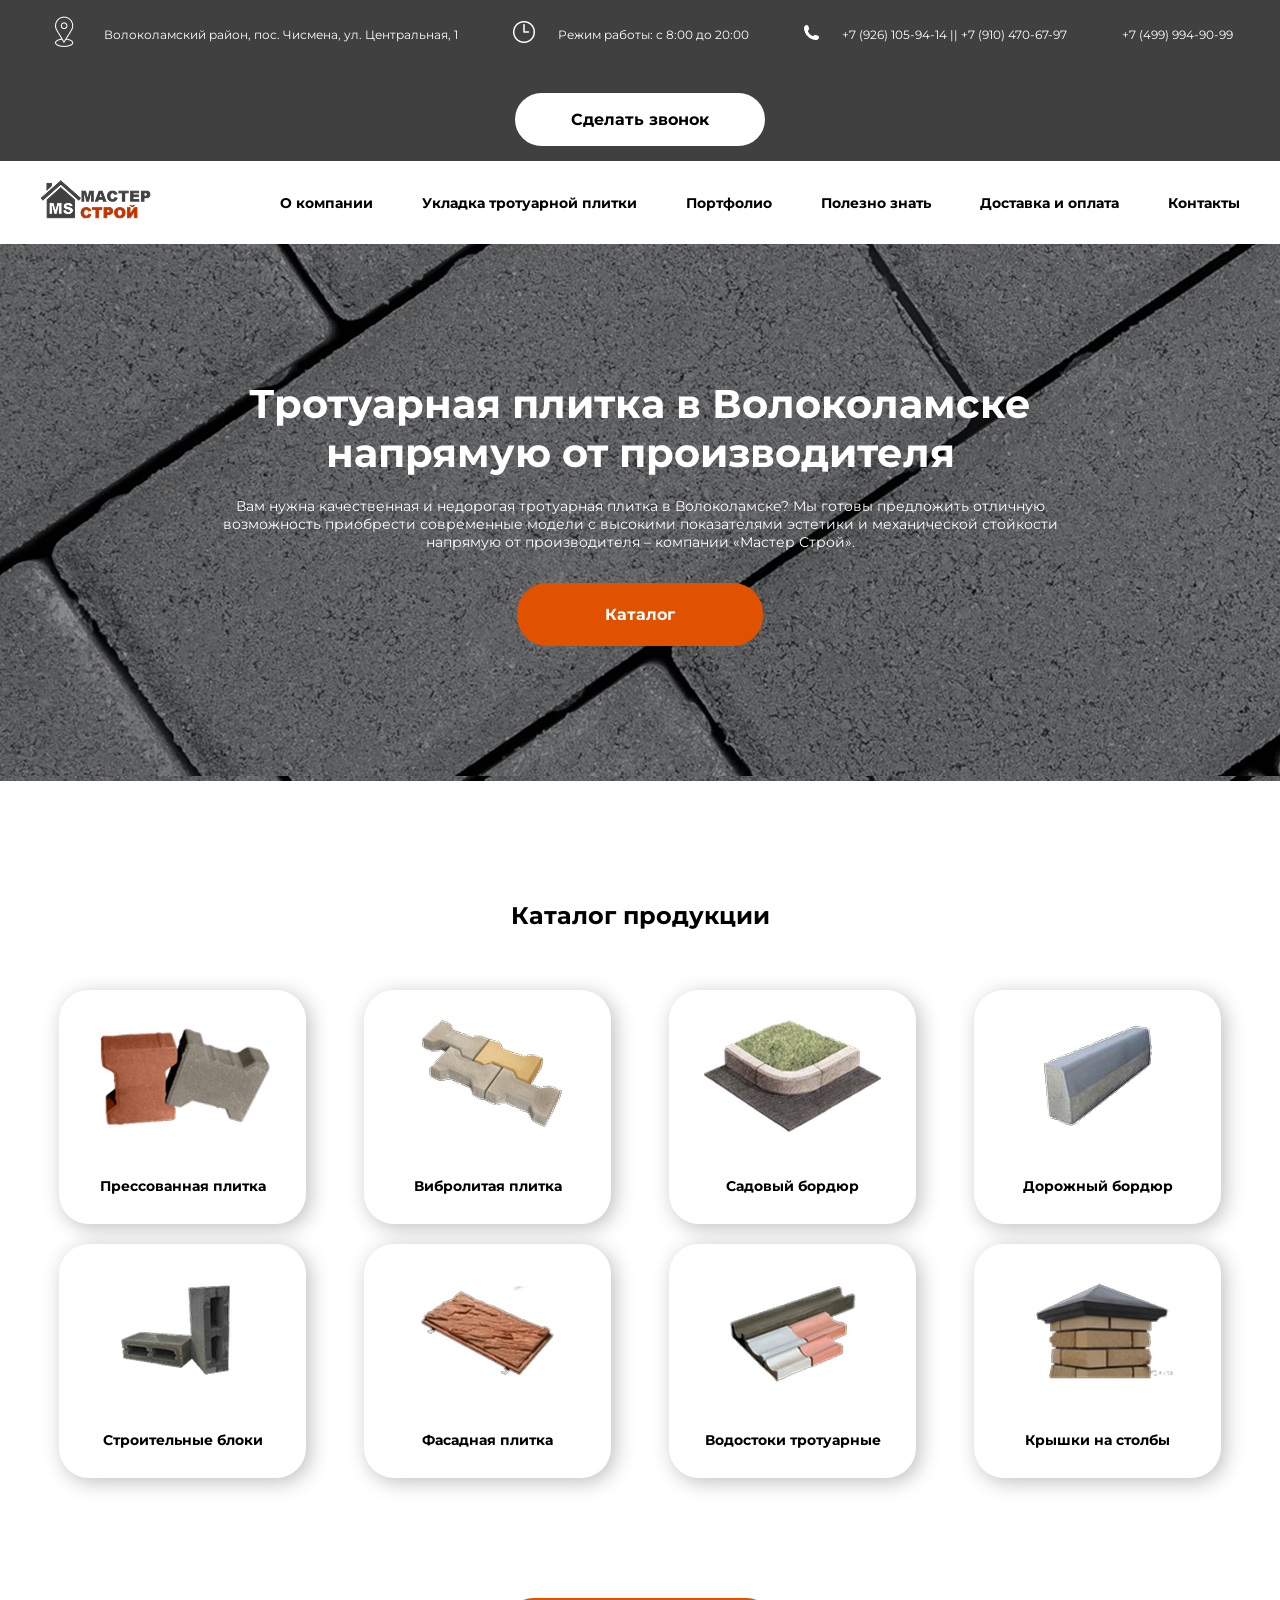
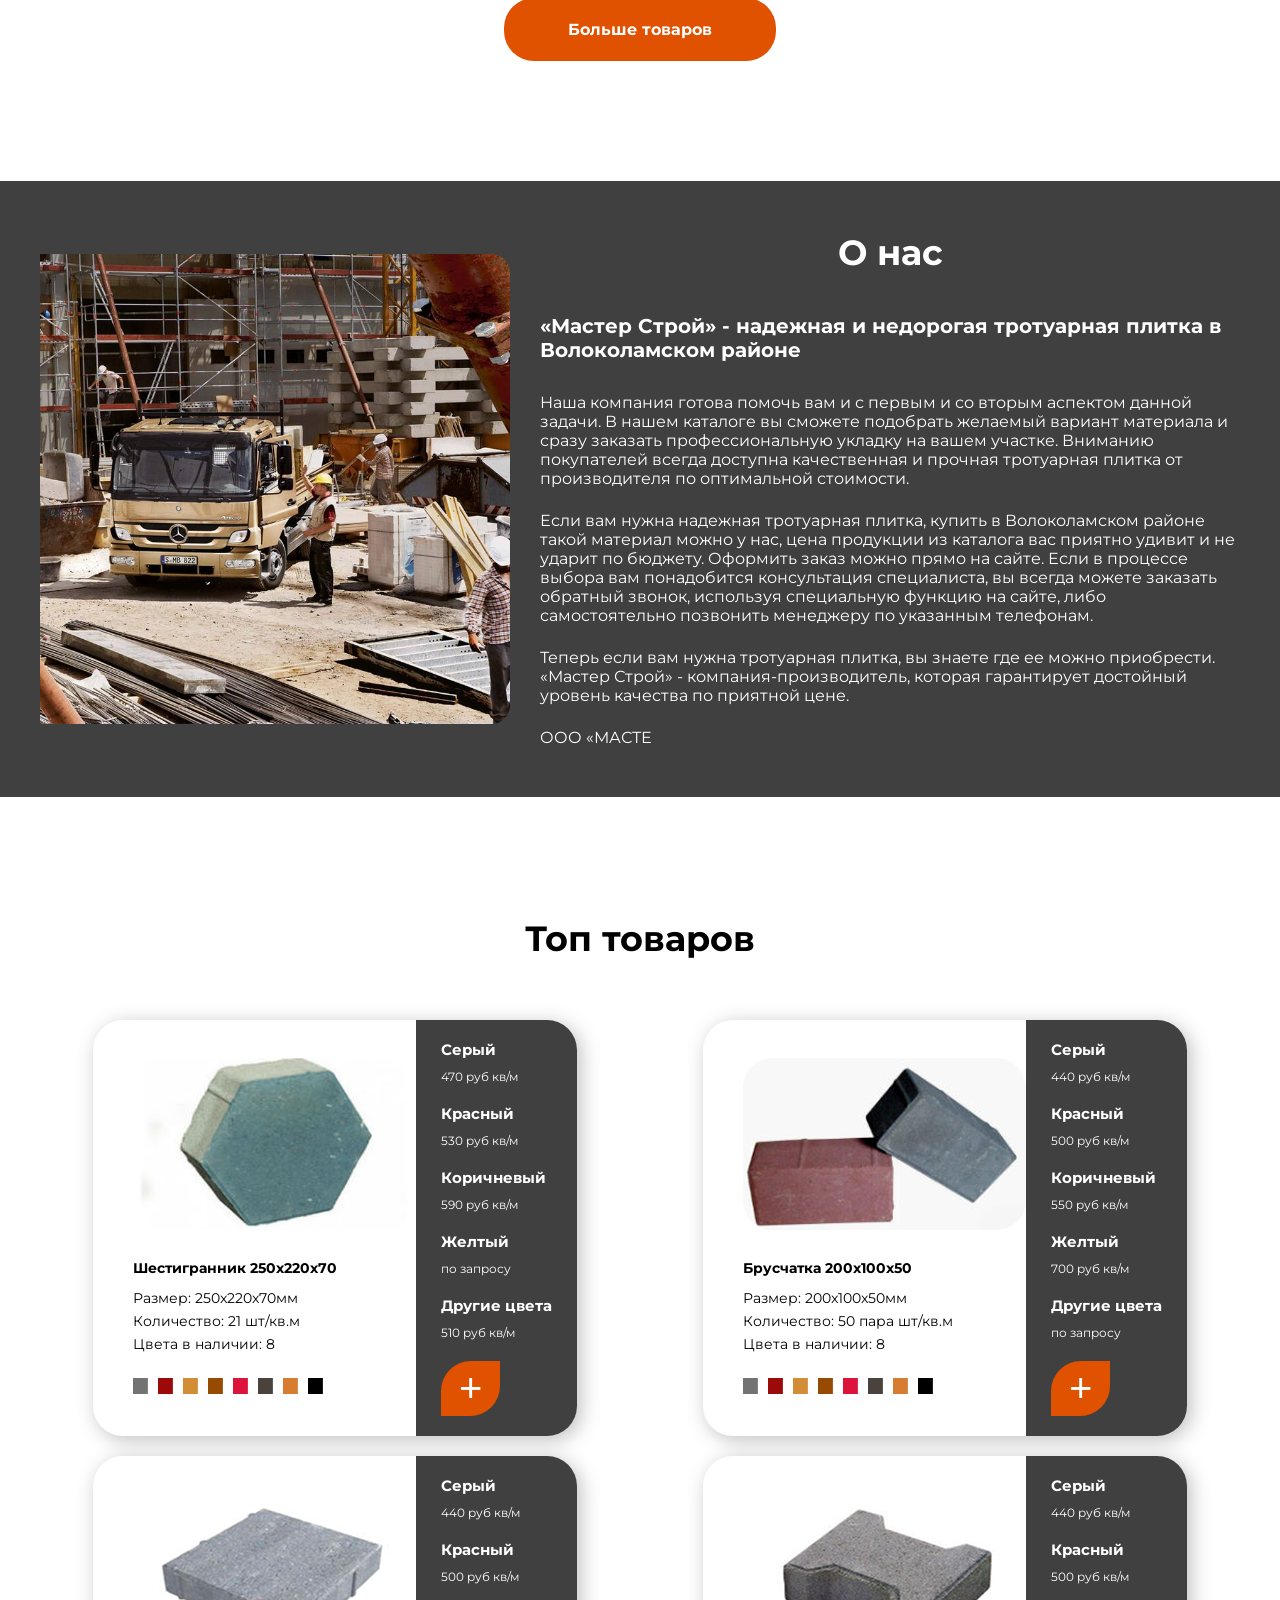
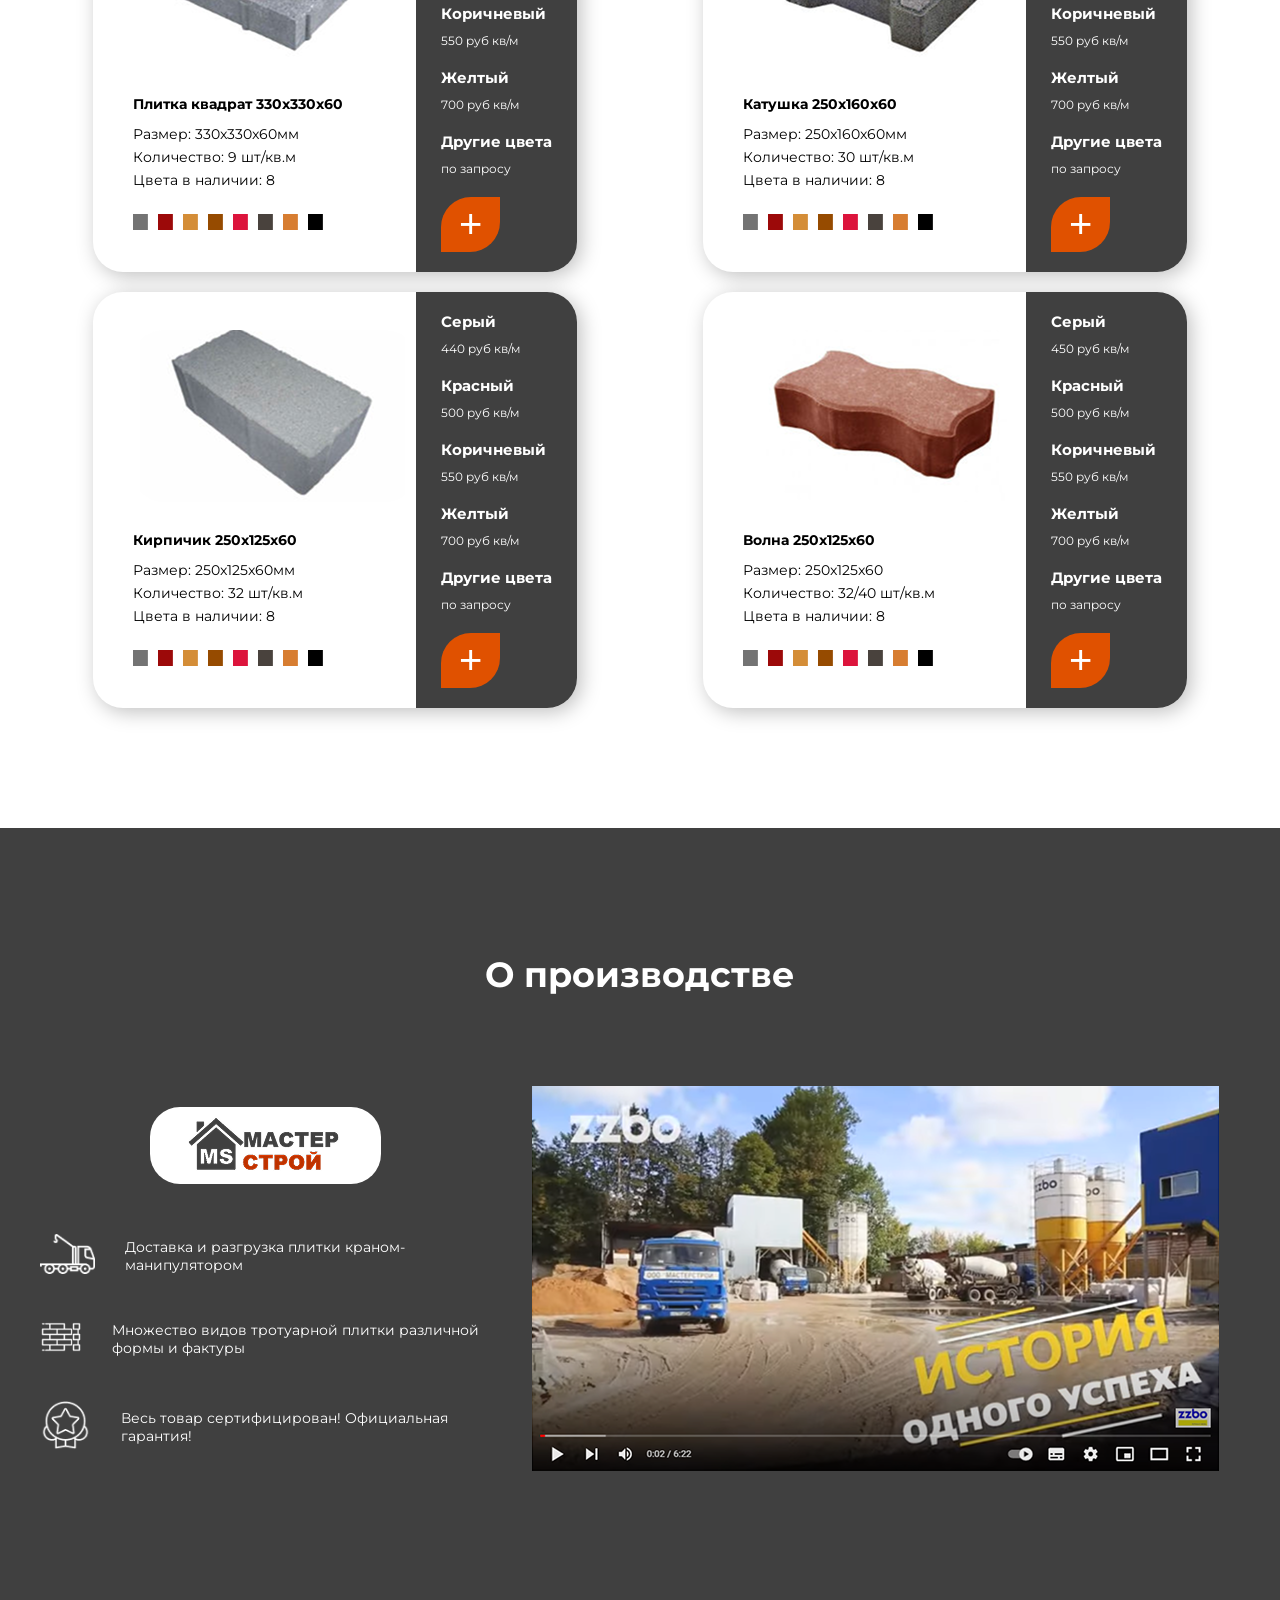
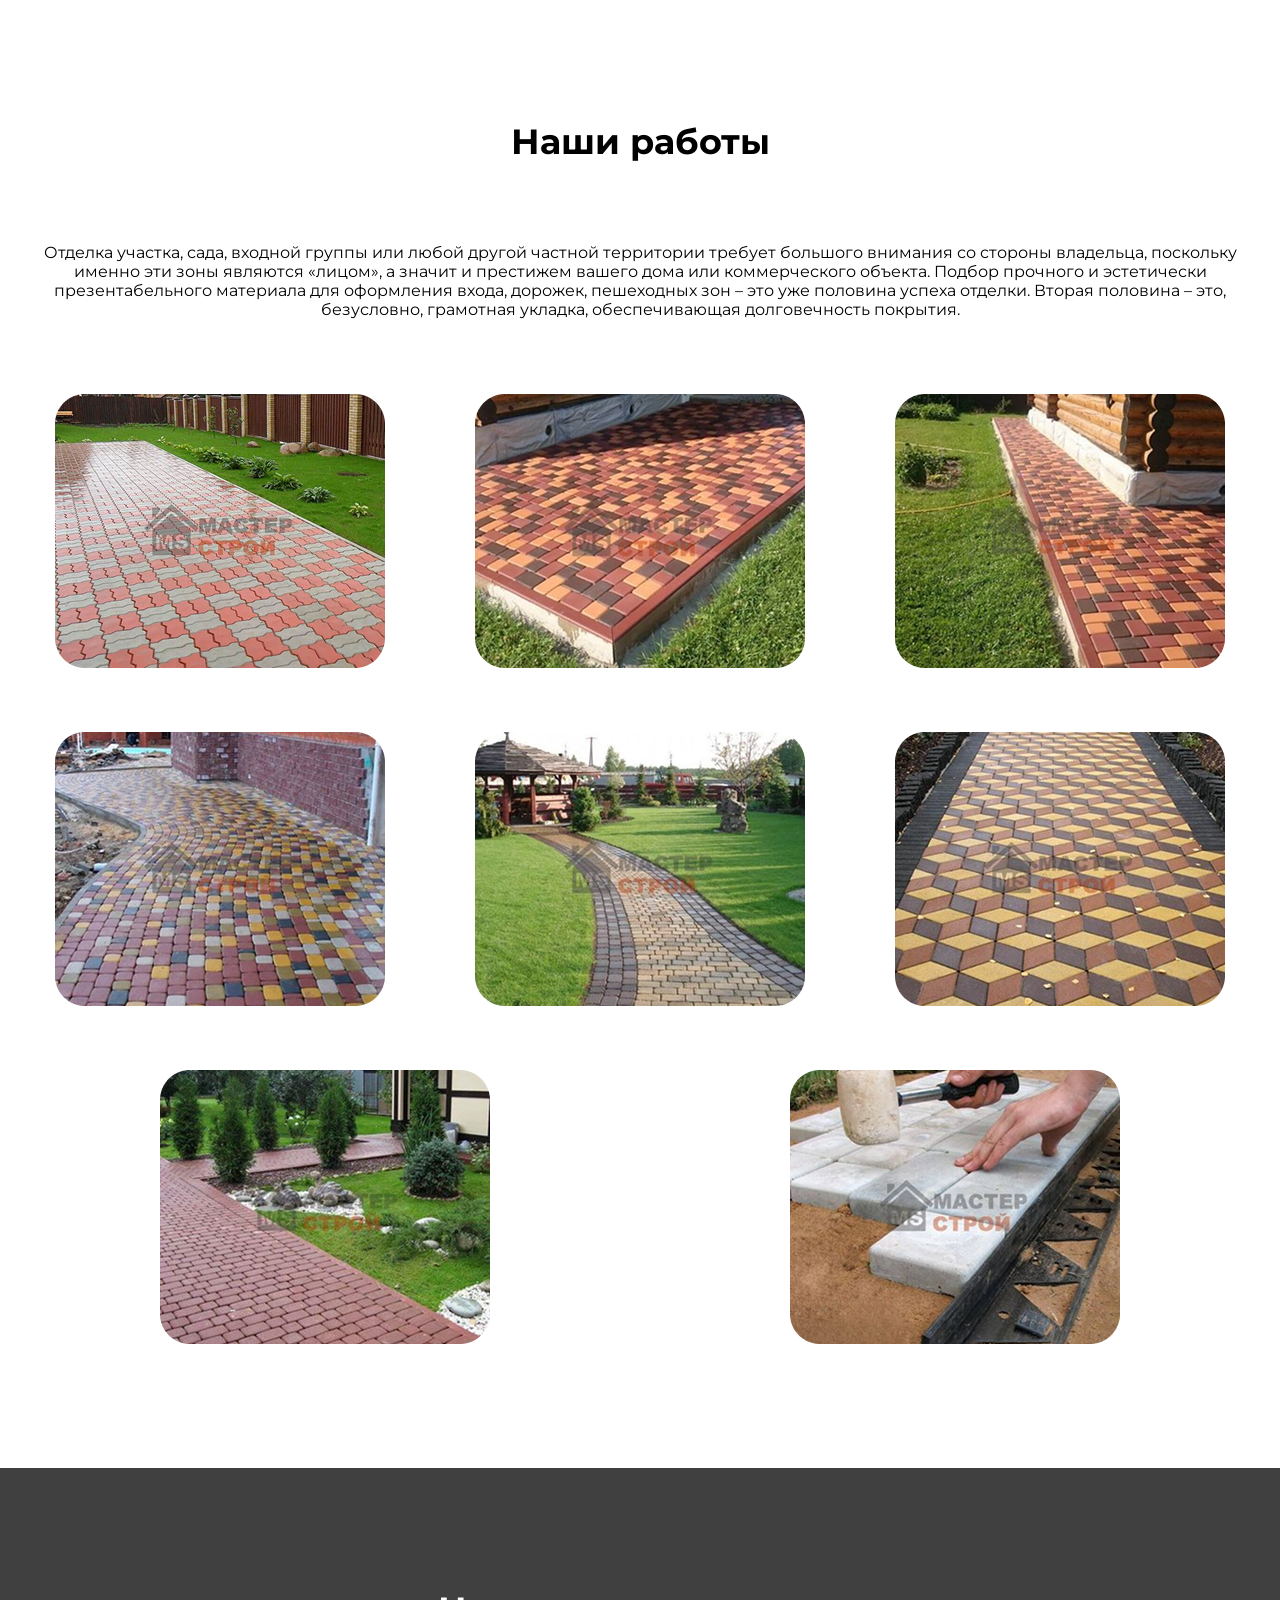
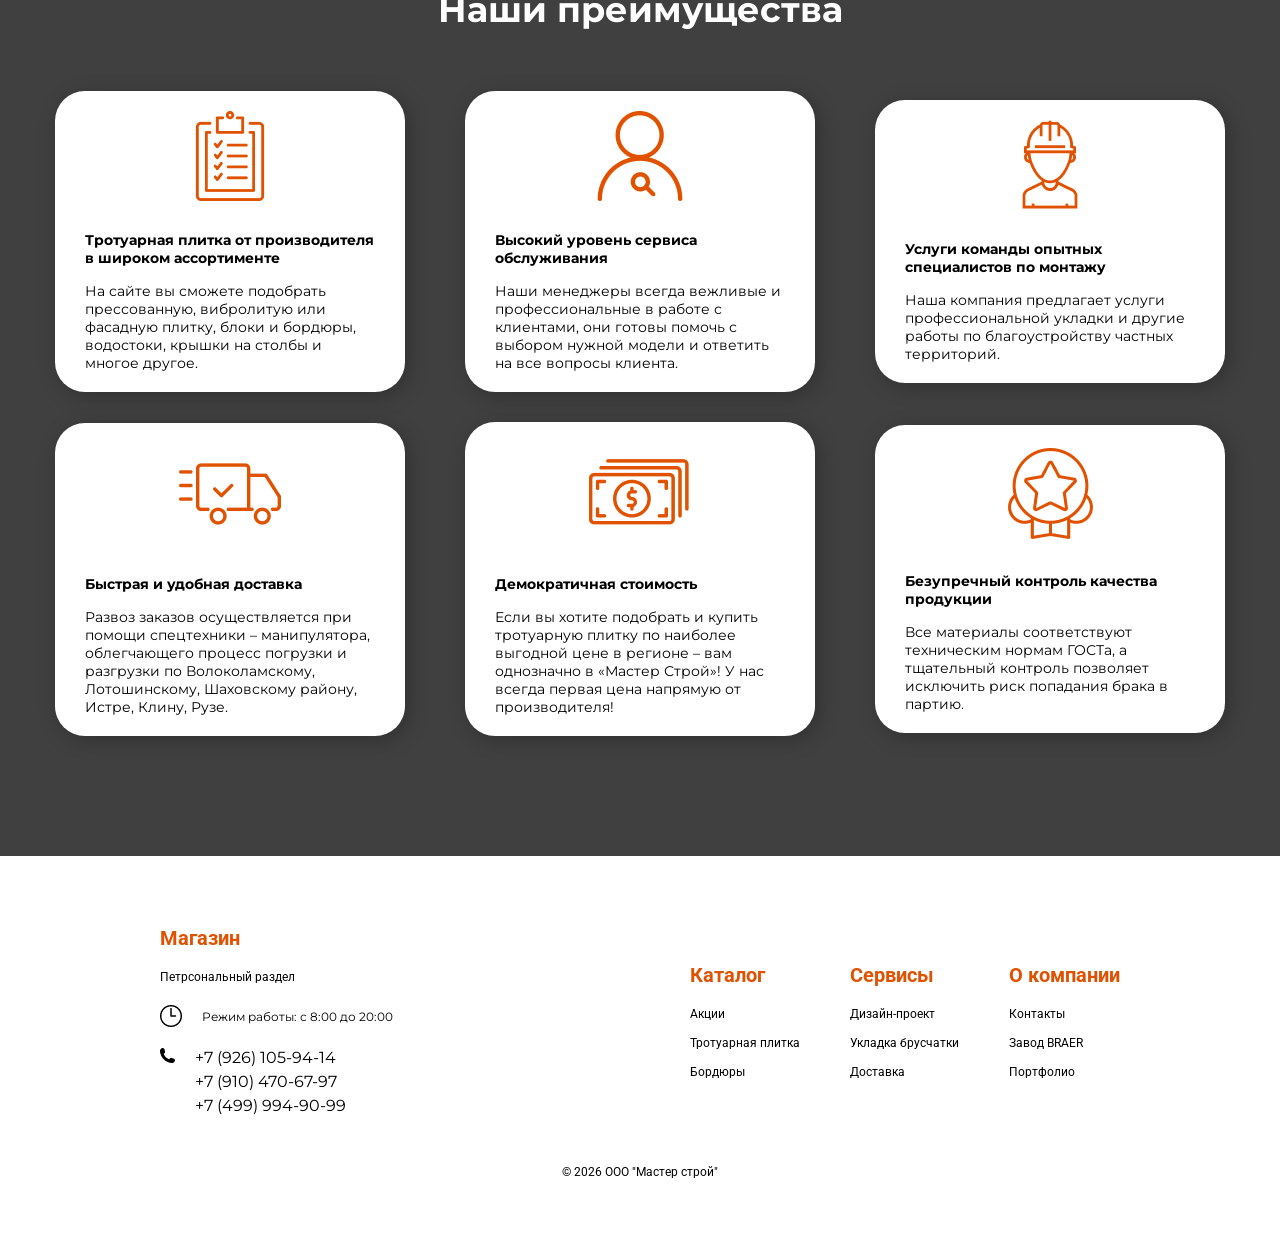
==== commit 488e8b4a: "second commit" ====
--- a/index.html
+++ b/index.html
@@ -3,6 +3,7 @@
 <head>
     <meta charset="UTF-8">
     <meta name="viewport" content="width=device-width, initial-scale=1.0">
+    <link rel="icon" href="./img/yandex.png">
     <link href='https://unpkg.com/boxicons@2.1.4/css/boxicons.min.css' rel='stylesheet'>
     <link rel="stylesheet" href="./css/variables.css">
     <link rel="stylesheet" href="./css/style.css">
@@ -55,12 +56,12 @@
                     </div>
                     <button class="open" id="open"><i class="bx bx-menu" id="heelo"></i></button>
                     <div class="nav__under-right">
-                        <a href="#" class="nav__under-right-p">О компании</a>
-                        <a href="#" class="nav__under-right-p">Укладка тротуарной плитки</a>
-                        <a href="#" class="nav__under-right-p">Портфолио</a>
-                        <a href="#" class="nav__under-right-p">Полезно знать</a>
-                        <a href="#" class="nav__under-right-p">Доставка и оплата</a>
-                        <a href="#" class="nav__under-right-p">Контакты</a>
+                        <a href="#about__us" class="nav__under-right-p">О компании</a>
+                        <a href="#cataloo" class="nav__under-right-p">Укладка тротуарной плитки</a>
+                        <a href="#works" class="nav__under-right-p">Портфолио</a>
+                        <a href="#produce" class="nav__under-right-p">Полезно знать</a>
+                        <a href="./delivery.html" class="nav__under-right-p">Доставка и оплата</a>
+                        <a href="#footer__hero" class="nav__under-right-p">Контакты</a>
                         <button class="close" id="close"><i class="bx bx-x" id="helo"></i></button>
                     </div>
                 </div>
@@ -74,14 +75,14 @@
                         <p>Вам нужна качественная и недорогая тротуарная плитка в Волоколамске? Мы готовы предложить отличную возможность приобрести современные модели с высокими показателями эстетики и механической стойкости напрямую от производителя – компании «Мастер Строй».</p>
                     </div>
                     <div class="header_content-hero-footer">
-                        <button>Каталог</button>
+                        <a href="./catalog.html">Каталог</a>
                     </div>
                 </div>
             </div>
         </div>
     </header>
     <main>
-        <div class="catalog">
+        <div class="catalog" id="cataloo">
             <div class="container">
                 <div class="catalog__hero">
                     <div class="catalog__head">
@@ -290,7 +291,7 @@
                 </div>
             </div>
         </div>
-        <div class="about__us">
+        <div class="about__us" id="about__us">
             <div class="container">
                 <div class="about__us-hero">
                     <div class="about__us-left">
@@ -315,7 +316,7 @@
                 </div>
             </div>
         </div>
-        <div class="peak">
+        <div class="peak" id="peak">
             <div class="container">
                 <div class="peak__hero">
                     <div class="peak__hero-head">
@@ -656,7 +657,7 @@
                 </div>
             </div>
         </div>
-        <div class="produce">
+        <div class="produce" id="produce">
             <div class="container">
                 <div class="produce__hero">
                     <div class="produce__head">
@@ -701,7 +702,7 @@
                 </div>
             </div>
         </div>
-        <div class="works">
+        <div class="works" id="works">
             <div class="container">
                 <div class="works__hero">
                     <div class="works__head">
@@ -709,19 +710,19 @@
                         <p>Отделка участка, сада, входной группы или любой другой частной территории требует большого внимания со стороны владельца, поскольку именно эти зоны являются «лицом», а значит и престижем вашего дома или коммерческого объекта. Подбор прочного и эстетически презентабельного материала для оформления входа, дорожек, пешеходных зон – это уже половина успеха отделки. Вторая половина – это, безусловно, грамотная укладка, обеспечивающая долговечность покрытия.</p>
                     </div>
                     <div class="works__main">
-                        <a href="#abc"><img src="./img/Плитка 1.png" alt="Плитка 1"></a>
-                        <a href="#abc"><img src="./img/Плитка 2.png" alt="Плитка 2"></a>
-                        <a href="#abc"><img src="./img/Плитка 3.png" alt="Плитка 3"></a>
-                        <a href="#abc"><img src="./img/Плитка 4.png" alt="Плитка 4"></a>
-                        <a href="#abc"><img src="./img/Плитка 5.png" alt="Плитка 5"></a>
-                        <a href="#abc"><img src="./img/Плитка 6.png" alt="Плитка 6"></a>
-                        <a href="#abc"><img src="./img/Плитка 7.png" alt="Плитка 7"></a>
-                        <a href="#abc"><img src="./img/Плитка 8.png" alt="Плитка 8"></a>
-                    </div>
-                </div>
-            </div>
-        </div>
-        <div class="superior">
+                        <a href="#abc" id="modal1"><img src="./img/Плитка 1.png" alt="Плитка 1"></a>
+                        <a href="#abc" id="modal2"><img src="./img/Плитка 2.png" alt="Плитка 2"></a>
+                        <a href="#abc" id="modal3"><img src="./img/Плитка 3.png" alt="Плитка 3"></a>
+                        <a href="#abc" id="modal4"><img src="./img/Плитка 4.png" alt="Плитка 4"></a>
+                        <a href="#abc" id="modal5"><img src="./img/Плитка 5.png" alt="Плитка 5"></a>
+                        <a href="#abc" id="modal6"><img src="./img/Плитка 6.png" alt="Плитка 6"></a>
+                        <a href="#abc" id="modal7"><img src="./img/Плитка 7.png" alt="Плитка 7"></a>
+                        <a href="#abc" id="modal8"><img src="./img/Плитка 8.png" alt="Плитка 8"></a>
+                    </div>
+                </div>
+            </div>
+        </div>
+        <div class="superior" id="superior">
             <div class="container">
                 <div class="superior__hero">
                     <div class="superior__head">
@@ -789,7 +790,7 @@
     </main>
     <footer>
         <div class="container">
-            <div class="footer__hero">
+            <div class="footer__hero" id="footer__hero">
                 <div class="footer__left">
                     <div class="footer__left-head">
                         <h2>Магазин</h2>
@@ -844,8 +845,16 @@
                 </div>
             </div>
         </div>
-        <p class="end">© 2022 ООО "Мастер строй"</p>
+        <p class="end">© 2026 ООО "Мастер строй"</p>
     </footer>
+        <div id="model1" class="model"><img src="./img/Плитка 1.png" alt="Плитка 1"></div>
+        <div id="model2" class="model"><img src="./img/Плитка 2.png" alt="Плитка 2"></div>
+        <div id="model3" class="model"><img src="./img/Плитка 3.png" alt="Плитка 3"></div>
+        <div id="model4" class="model"><img src="./img/Плитка 4.png" alt="Плитка 4"></div>
+        <div id="model5" class="model"><img src="./img/Плитка 5.png" alt="Плитка 5"></div>
+        <div id="model6" class="model"><img src="./img/Плитка 6.png" alt="Плитка 6"></div>
+        <div id="model7" class="model"><img src="./img/Плитка 7.png" alt="Плитка 7"></div>
+        <div id="model8" class="model"><img src="./img/Плитка 8.png" alt="Плитка 8"></div>
     <script src="./js/script.js"></script>
 </body>
 </html>
--- a/css/style.css
+++ b/css/style.css
@@ -1,5 +1,5 @@
 @import url('https://fonts.googleapis.com/css2?family=Comic+Relief:wght@400;700&family=Inter:ital,opsz,wght@0,14..32,100..900;1,14..32,100..900&family=Montserrat:ital,wght@0,100..900;1,100..900&family=Roboto:ital,wght@0,100..900;1,100..900&display=swap');
-h1,h2,h3,h4,h5,h6{padding: 0px !important;}*, *::before, *::after{box-sizing: border-box;margin: 0;padding: 0;}html,body{height: 100%;transition: 0.3 ease;}body{font-family: 'Montserrat';transition: 0.3s ease;}a{text-decoration: none;}button{border: none;background: none;cursor: pointer;}img{max-width: 100%;height: auto;object-fit: cover;}.container{max-width: 1400px;width: 100%;padding: 0 40px;margin: 0 auto;height: 100%;}
+h1,h2,h3,h4,h5,h6{padding: 0px !important;}*, *::before, *::after{box-sizing: border-box;margin: 0;padding: 0;}html,body{scroll-behavior: smooth;height: 100%;transition: 0.3s ease-in-out;position: relative;}body{font-family: 'Montserrat';transition: 0.3s ease-in-out;}a{text-decoration: none;}button{border: none;background: none;cursor: pointer;}img{max-width: 100%;height: auto;object-fit: cover;}.container{max-width: 1400px;width: 100%;padding: 0 40px;margin: 0 auto;height: 100%;}
 .header__navbar{
     background: #404040;
     display: flex;
@@ -16,6 +16,7 @@
     justify-content: center;
     align-items: center;
     text-align: center;
+    transition: 0.3s ease-in-out;
 }
 .nav__item-1{
     display: flex;
@@ -27,6 +28,7 @@
     font-weight: 400;
     font-size: 12px;
     color: #FFFFFF;
+    transition: ease-in-out;
 }
 .nav__item-2{
     display: flex;
@@ -37,6 +39,7 @@
     font-weight: 400;
     font-size: 12px;
     color: #FFFFFF;
+    transition: 0.3s ease-in-out;
 }
 .nav__item-3{
     margin: 0 auto;
@@ -76,6 +79,7 @@
     text-align: center;
     position: relative;
     cursor: pointer;
+    transition: 0.3 ease-in-out;
 }
 .nav__under-right-p::after{
     content: "";
@@ -128,7 +132,7 @@
     justify-content: center;
     align-items: center;
 }
-.header_content-hero-footer button{
+.header_content-hero-footer a{
     background: #E05100;
     border-radius: 30px;
     font-family: 'Montserrat';
@@ -140,7 +144,7 @@
     border: 2px solid transparent;
     transition: .3s ease;
 }
-.header_content-hero-footer button:hover{
+.header_content-hero-footer a:hover{
     border: 2px solid #eb5600;
     background: transparent;
     color: #Eb5600;
@@ -682,4 +686,172 @@
     font-size: 12px;
     color: #000000;
     text-align: center;
+}
+#model1{
+    position: fixed;
+    top: -100%;
+    left: 0;
+    background: #00000066;
+    backdrop-filter: blur(15px);
+    display: flex;
+    align-items: center;
+    justify-content: center;
+    width: 100%;
+    height: 100%;
+    padding: 0 40px;
+    cursor: pointer;
+}
+#model1 img{
+    margin: 0 auto;
+    width: 700px;
+    height: 500px;
+    user-select: none;
+    border-radius: 15px;
+}
+#model2{
+    position: fixed;
+    top: -100%;
+    left: 0;
+    background: #00000066;
+    backdrop-filter: blur(15px);
+    display: flex;
+    align-items: center;
+    padding: 0 40px;
+    justify-content: center;
+    width: 100%;
+    height: 100%;
+    cursor: pointer;
+}
+#model2 img{
+    margin: 0 auto;
+    width: 700px;
+    height: 500px;
+    user-select: none;
+    border-radius: 15px;
+}
+#model3{
+    position: fixed;
+    top: -100%;
+    left: 0;
+    padding: 0 40px;
+    background: #00000066;
+    backdrop-filter: blur(15px);
+    display: flex;
+    align-items: center;
+    justify-content: center;
+    width: 100%;
+    height: 100%;
+    cursor: pointer;
+}
+#model3 img{
+    margin: 0 auto;
+    width: 700px;
+    height: 500px;
+    user-select: none;
+    border-radius: 15px;
+}
+#model4{
+    position: fixed;
+    top: -100%;
+    padding: 0 40px;
+    left: 0;
+    background: #00000066;
+    backdrop-filter: blur(15px);
+    display: flex;
+    align-items: center;
+    justify-content: center;
+    width: 100%;
+    height: 100%;
+    cursor: pointer;
+}
+#model4 img{
+    margin: 0 auto;
+    width: 700px;
+    height: 500px;
+    user-select: none;
+    border-radius: 15px;
+}
+#model5{
+    position: fixed;
+    top: -100%;
+    padding: 0 40px;
+    left: 0;
+    background: #00000066;
+    backdrop-filter: blur(15px);
+    display: flex;
+    align-items: center;
+    justify-content: center;
+    width: 100%;
+    height: 100%;
+    cursor: pointer;
+}
+#model5 img{
+    margin: 0 auto;
+    width: 700px;
+    height: 500px;
+    user-select: none;
+    border-radius: 15px;
+}
+#model6{
+    position: fixed;
+    top: -100%;
+    left: 0;
+    background: #00000066;
+    backdrop-filter: blur(15px);
+    display: flex;
+    align-items: center;
+    justify-content: center;
+    width: 100%;
+    height: 100%;
+    padding: 0 40px;
+    cursor: pointer;
+}
+#model6 img{
+    margin: 0 auto;
+    width: 700px;
+    height: 500px;
+    user-select: none;
+    border-radius: 15px;
+}
+#model7{
+    position: fixed;
+    top: -100%;
+    left: 0;
+    background: #00000066;
+    backdrop-filter: blur(15px);
+    display: flex;
+    align-items: center;
+    justify-content: center;
+    width: 100%;
+    height: 100%;
+    padding: 0 40px;
+    cursor: pointer;
+}
+#model7 img{
+    margin: 0 auto;
+    width: 700px;
+    height: 500px;
+    user-select: none;
+    border-radius: 15px;
+}
+#model8{
+    position: fixed;
+    top: -100%;
+    left: 0;
+    background: #00000066;
+    backdrop-filter: blur(15px);
+    display: flex;
+    align-items: center;
+    justify-content: center;
+    width: 100%;
+    height: 100%;
+    cursor: pointer;
+    padding: 0 40px;
+}
+#model8 img{
+    margin: 0 auto;
+    width: 700px;
+    height: 500px;
+    border-radius: 15px;
+    user-select: none;
 }
--- a/css/media.css
+++ b/css/media.css
@@ -62,6 +62,7 @@
 }
 @media (max-width: 1000px) {
     .footer__hero{
+        text-align: center;
         padding: 0;
     }
 }
@@ -77,8 +78,10 @@
         align-items: center;
         justify-content: center;
         gap: 60px;
+        text-align: center;
     }
     .footer__right{
+        text-align: center;
         flex-direction: column;
     }
 }
@@ -105,6 +108,12 @@
         padding: 25px;
     }
 }
+@media (max-width: 450px) {
+    .model img{
+        width: 200px;
+        height: 300px;
+    }
+}
 @media (max-width: 400px) {
     .header_content-hero-main h2{
         font-size: 30px;
